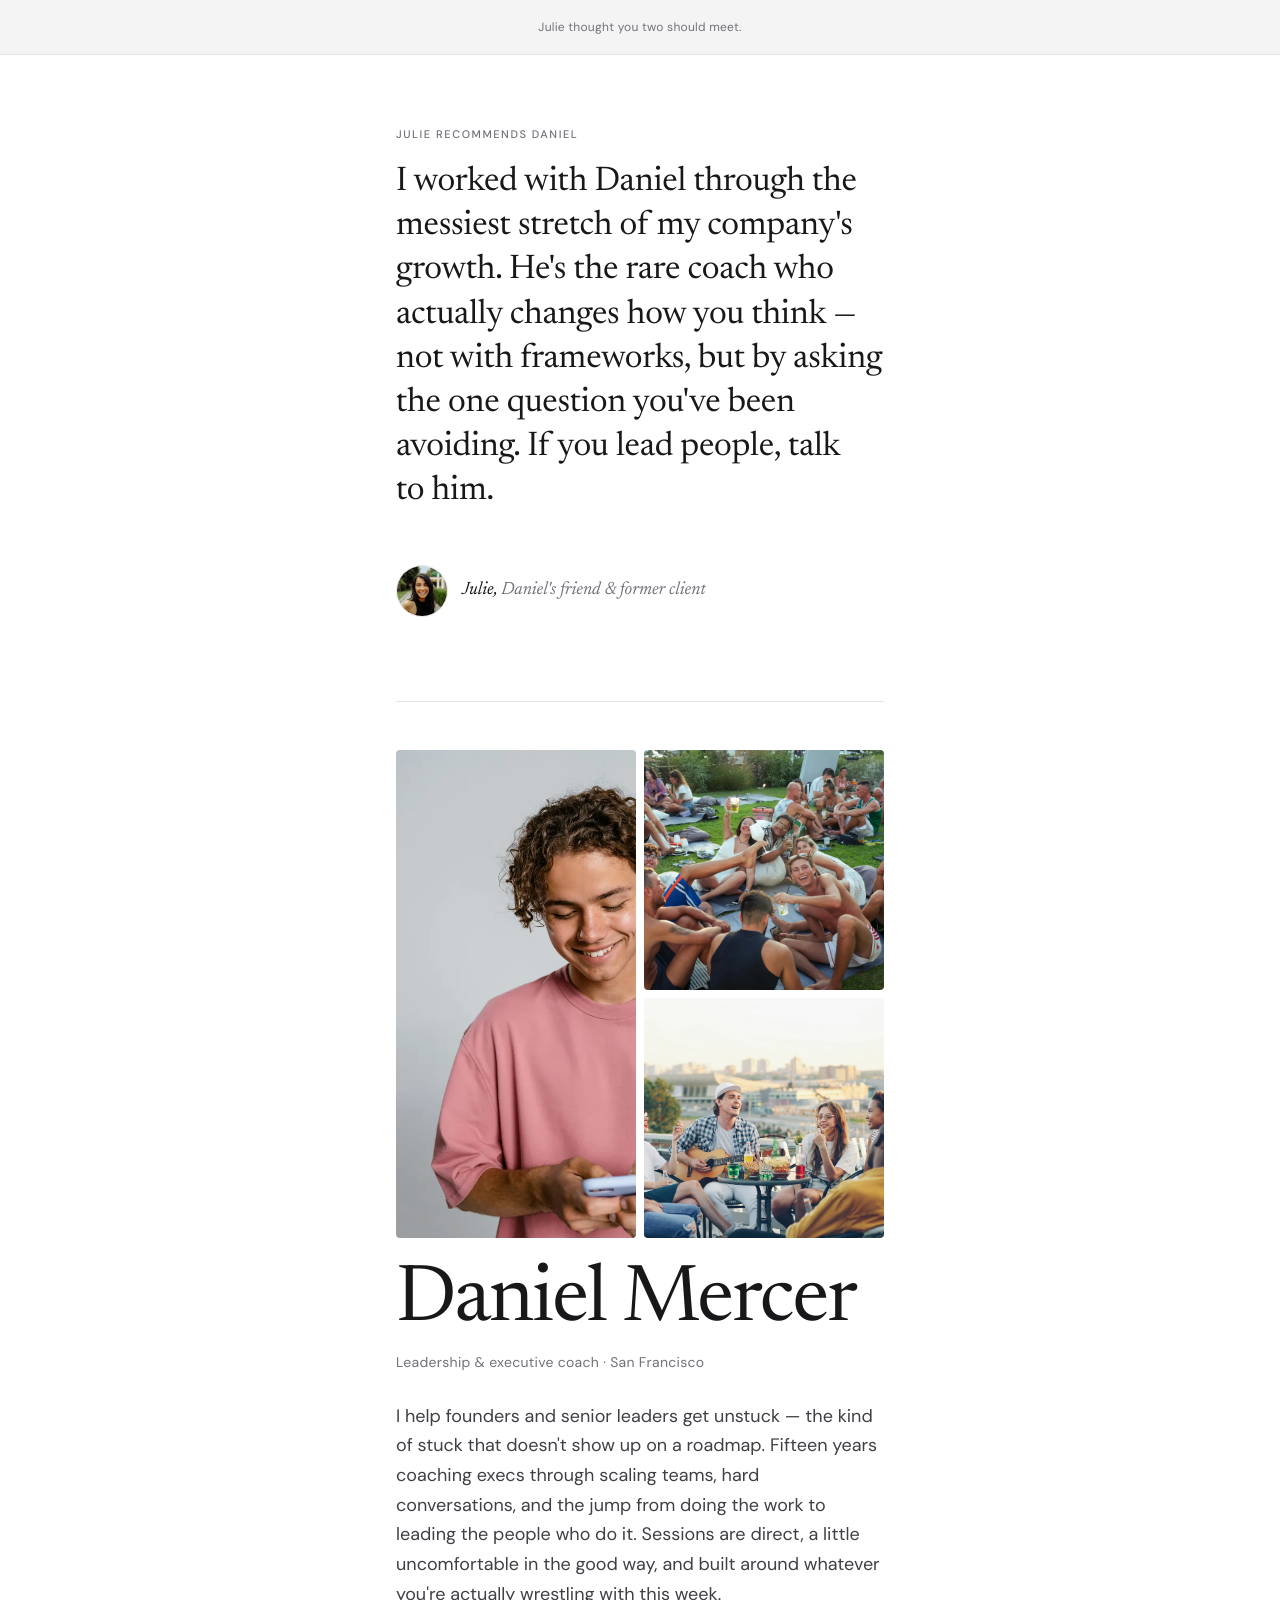
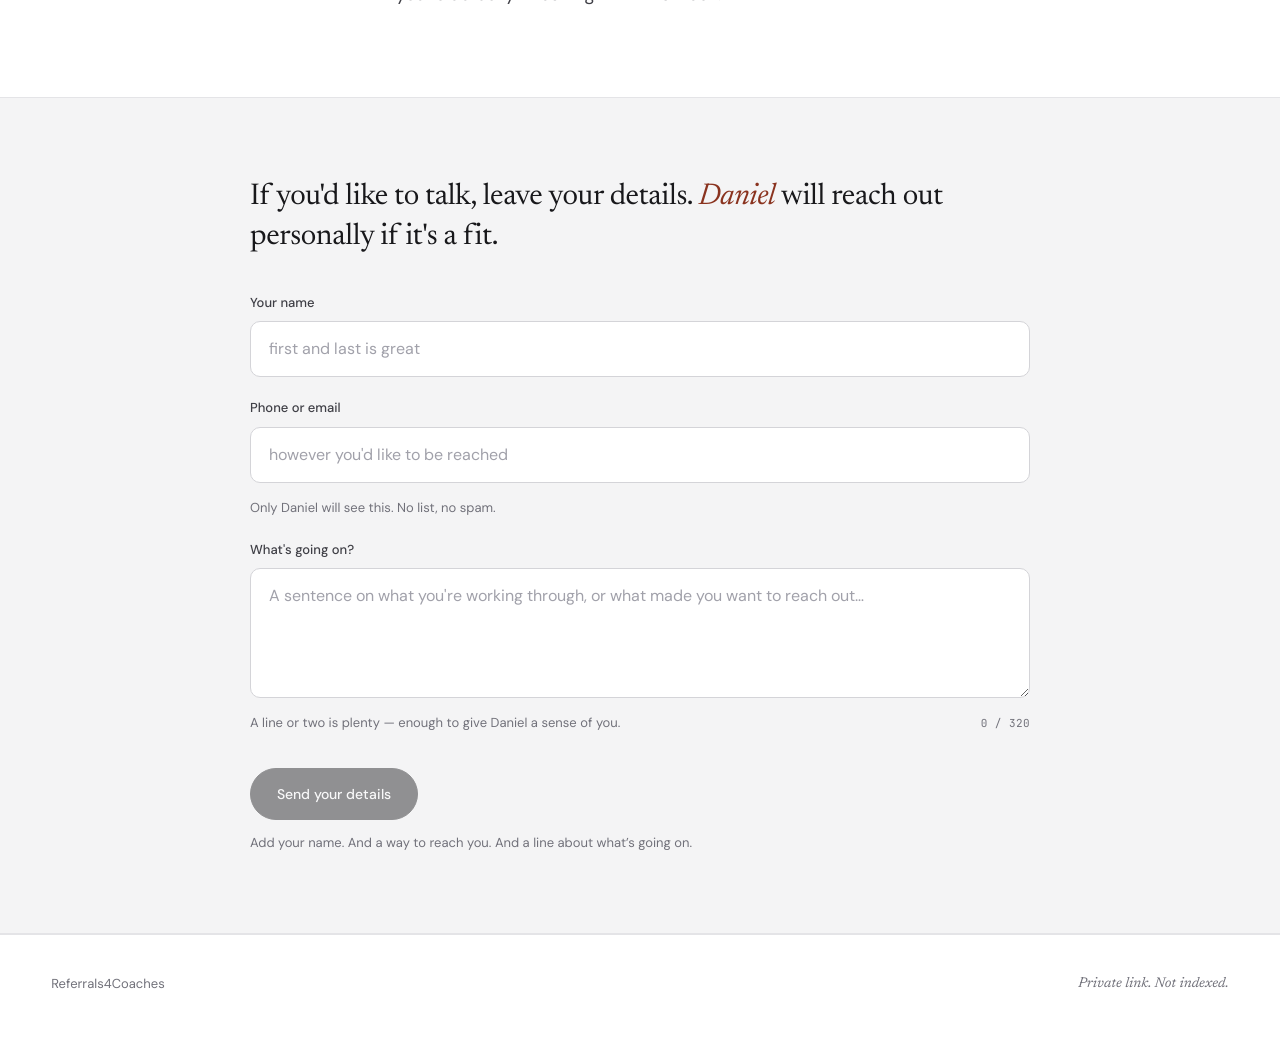
==== profile.html @ e571632a "Referrals4Coaches — warm-referral site for coaches Static GitHub Pages site re-skinned from the date" ====
<!doctype html>
<html lang="en">
<head>
  <meta charset="utf-8" />
  <meta name="viewport" content="width=device-width, initial-scale=1" />
  <title>Referrals4Coaches — an introduction</title>
  <meta name="robots" content="noindex,nofollow" />

  <link rel="preconnect" href="https://fonts.googleapis.com" />
  <link rel="preconnect" href="https://fonts.gstatic.com" crossorigin />
  <link
    rel="stylesheet"
    href="https://fonts.googleapis.com/css2?family=Newsreader:ital,opsz,wght@0,6..72,300..700;1,6..72,300..700&family=DM+Sans:opsz,wght@9..40,400..700&family=JetBrains+Mono:wght@400;500;600&family=Caveat:wght@500;600&display=swap"
  />

  <link rel="stylesheet" href="styles.css" />
  <link rel="stylesheet" href="profile.css" />
</head>
<body>
  <div class="profile-page-wrap">
    <div class="scanned-hint">
      <span class="caption" data-scanned>Scanned from a referral · a warm intro</span>
    </div>

    <div data-view>
      <!-- ── Coach card (in-page) ────────────────────────────── -->
      <article class="profile-card in-page">
        <section class="profile-endorsement" data-endorsement>
          <div class="profile-endorsement__label eyebrow-muted" data-endorsement-label>Julie recommends Daniel</div>
          <blockquote class="profile-endorsement__text" data-endorsement-text></blockquote>
          <div class="profile-endorsement__sig">
            <span class="profile-endorsement__sig-avatar" aria-hidden="true"><img data-friend-avatar src="images/julie.webp" alt="" /></span>
            <span class="profile-endorsement__sig-name" data-friend-sig>Julie, <span class="profile-endorsement__sig-rel"></span></span>
          </div>
        </section>

        <hr class="profile-rule" />

        <section class="profile-meet">
          <div class="profile-meet__photos" data-coach-photos></div>
          <h1 class="profile-meet__name" data-coach-name>Daniel Mercer</h1>
          <div class="profile-meet__details caption" data-coach-details>Leadership &amp; executive coach · San Francisco</div>
          <p class="profile-meet__bio" data-coach-bio></p>
        </section>
      </article>

      <!-- ── Contact form ────────────────────────────────────── -->
      <section class="profile-form">
        <div class="container-narrow" style="padding:0">
          <p class="form-intro">
            If you'd like to talk, leave your details. <em data-coach-first>Daniel</em> will
            reach out personally if it's a fit.
          </p>

          <form data-profile-form>
            <div class="field">
              <label for="p-name">Your name</label>
              <input id="p-name" class="input" type="text" placeholder="first and last is great" />
            </div>

            <div class="field">
              <label for="p-contact">Phone or email</label>
              <input id="p-contact" class="input" type="text" autocomplete="email" placeholder="however you'd like to be reached" />
              <div class="helper" style="flex-direction:row">
                <span>Only <span data-coach-first2>Daniel</span> will see this. No list, no spam.</span>
              </div>
            </div>

            <div class="field">
              <label for="p-note">What's going on?</label>
              <textarea id="p-note" class="textarea" maxlength="320" placeholder="A sentence on what you're working through, or what made you want to reach out…"></textarea>
              <div class="helper">
                <span>A line or two is plenty — enough to give <span data-coach-first3>Daniel</span> a sense of you.</span>
                <span class="count">0 / 320</span>
              </div>
            </div>

            <button class="btn" type="submit" data-submit disabled style="margin-top:12px;opacity:0.45;cursor:not-allowed" title="Add your name, a way to reach you, and a line first.">Send your details</button>

            <div class="helper" data-hints style="margin-top:14px">Add your name. And a way to reach you. And a line about what's going on.</div>
          </form>
        </div>
      </section>

      <footer class="site-footer">
        <div class="container">
          <div class="caption">Referrals4Coaches</div>
          <div class="caption" style="font-family:var(--serif);font-style:italic;letter-spacing:0;font-size:14px">Private link. Not indexed.</div>
        </div>
      </footer>
    </div>

    <!-- ── Confirmation ──────────────────────────────────────── -->
    <div class="profile-confirm fade-in" data-confirm hidden>
      <div class="mark" aria-hidden="true">·</div>
      <h2 data-confirm-title>Your details are on the way to Daniel.</h2>
      <p data-confirm-sub>If it's a fit, he'll reach out personally.</p>
      <p style="margin-top:28px;font-style:italic">That's it. No app, no inbox, no waiting screen.<br />Go enjoy the rest of your day.</p>
      <div style="margin-top:56px"><a href="index.html" class="btn-link">← what is Referrals4Coaches?</a></div>
    </div>
  </div>

  <script src="coaches.js"></script>
  <script>
    (function () {
      var ctx = window.R4C.resolve();
      var coach = ctx.coach;
      var friend = ctx.friend;
      var first = (coach.name || "").split(" ")[0] || coach.name;

      document.title = "Referrals4Coaches — meet " + coach.name;

      // ── Endorsement ──
      if (friend) {
        document.querySelector('[data-scanned]').textContent = friend.name + " thought you two should meet.";
        document.querySelector('[data-endorsement-label]').textContent = friend.name + " recommends " + first;
        document.querySelector('[data-endorsement-text]').textContent = friend.endorsement;
        document.querySelector('[data-friend-avatar]').src = friend.avatar || "images/julie.webp";
        var sig = document.querySelector('[data-friend-sig]');
        sig.firstChild.textContent = friend.name + ", ";
        sig.querySelector('.profile-endorsement__sig-rel').textContent = friend.rel || (first + "'s friend");
      } else {
        document.querySelector('[data-endorsement]').style.display = 'none';
      }

      // ── Coach ──
      document.querySelector('[data-coach-name]').textContent = coach.name;
      document.querySelector('[data-coach-details]').textContent =
        coach.title + (coach.location ? " · " + coach.location : "");
      document.querySelector('[data-coach-bio]').textContent = coach.bio;

      var photoWrap = document.querySelector('[data-coach-photos]');
      (coach.photos || []).slice(0, 3).forEach(function (src) {
        var d = document.createElement('div');
        d.className = 'profile-meet__photo img-frame';
        var img = document.createElement('img');
        img.src = src; img.alt = '';
        d.appendChild(img);
        photoWrap.appendChild(d);
      });

      // First-name slots scattered through the form copy
      Array.prototype.forEach.call(
        document.querySelectorAll('[data-coach-first],[data-coach-first2],[data-coach-first3]'),
        function (el) { el.textContent = first; }
      );
      document.querySelector('[data-confirm-title]').textContent = "Your details are on the way to " + first + ".";
      document.querySelector('[data-confirm-sub]').textContent = "If it's a fit, " + (coach.name.split(" ")[0] || "they") + " will reach out personally.";

      // ── Form behavior (client-side only — mock submission) ──
      var form = document.querySelector('[data-profile-form]');
      var nameI = document.getElementById('p-name');
      var contactI = document.getElementById('p-contact');
      var noteI = document.getElementById('p-note');
      var countEl = form.querySelector('.count');
      var submit = form.querySelector('[data-submit]');
      var hints = form.querySelector('[data-hints]');

      var isReady = function () {
        return nameI.value.trim() && contactI.value.trim() && noteI.value.trim();
      };

      var update = function () {
        var ready = isReady();
        submit.disabled = !ready;
        submit.style.opacity = ready ? '1' : '0.45';
        submit.style.cursor = ready ? 'pointer' : 'not-allowed';
        submit.title = ready ? '' : 'Add your name, a way to reach you, and a line first.';
        if (ready) {
          hints.hidden = true;
        } else {
          hints.hidden = false;
          var s = '';
          if (!nameI.value.trim()) s += 'Add your name. ';
          if (!contactI.value.trim()) s += 'And a way to reach you. ';
          if (!noteI.value.trim()) s += 'And a line about what’s going on.';
          hints.textContent = s;
        }
      };

      noteI.addEventListener('input', function () {
        countEl.textContent = noteI.value.length + ' / 320';
        update();
      });
      [nameI, contactI].forEach(function (el) { el.addEventListener('input', update); });

      form.addEventListener('submit', function (e) {
        e.preventDefault();
        if (!isReady()) return;
        document.querySelector('[data-view]').hidden = true;
        document.querySelector('[data-confirm]').hidden = false;
        window.scrollTo({ top: 0, behavior: 'smooth' });
      });

      update();
    })();
  </script>
</body>
</html>
---- styles.css ----
/* datemyfriend — light + photo-driven, sans body, serif display */

:root {
  --bg: #FFFFFF;             /* pure white */
  --bg-2: #F4F4F5;           /* cool neutral gray */
  --bg-3: #E4E4E7;           /* deeper neutral gray */
  --ink-dark: #09090B;       /* near-black, neutral */
  --ink: #18181B;
  --ink-2: #3F3F46;
  --ink-3: #71717A;
  --ink-4: #A1A1AA;
  --rule: #D4D4D8;
  --rule-soft: #E4E4E7;
  --accent: #B8472A;         /* burnt sienna default — warm accent against cool surfaces */
  --accent-ink: #8A331F;
  --on-dark: #FAFAFA;

  --serif: "Newsreader", "Source Serif Pro", Georgia, serif;
  --sans: "DM Sans", "Söhne", -apple-system, "Helvetica Neue", sans-serif;
  --mono: "JetBrains Mono", "DM Mono", ui-monospace, Menlo, monospace;

  --measure: 36rem;
  --gutter: clamp(20px, 4vw, 64px);
}

* { box-sizing: border-box; }

html, body {
  margin: 0;
  padding: 0;
  background: var(--bg);
  color: var(--ink);
  font-family: var(--sans);
  font-size: 17px;
  line-height: 1.5;
  overflow-x: hidden;
  -webkit-font-smoothing: antialiased;
  -moz-osx-font-smoothing: grayscale;
  text-rendering: geometricPrecision;
}

img { display: block; max-width: 100%; }
a { color: inherit; text-decoration: none; }

/* ── Type ────────────────────────────────────────────────────── */

.eyebrow {
  font-family: var(--sans);
  font-size: 12px;
  font-weight: 500;
  letter-spacing: 0.16em;
  text-transform: uppercase;
  color: var(--accent);
}

.eyebrow-muted {
  font-family: var(--sans);
  font-size: 12px;
  font-weight: 500;
  letter-spacing: 0.16em;
  text-transform: uppercase;
  color: var(--ink-3);
}

.eyebrow-on-dark {
  font-family: var(--sans);
  font-size: 12px;
  font-weight: 500;
  letter-spacing: 0.16em;
  text-transform: uppercase;
  color: color-mix(in oklch, var(--on-dark) 60%, transparent);
}

.display-hero {
  font-family: var(--serif);
  font-weight: 400;
  font-size: clamp(48px, 8vw, 120px);
  line-height: 0.96;
  letter-spacing: -0.024em;
  font-variation-settings: "opsz" 60;
  text-wrap: balance;
}

.display-l {
  font-family: var(--serif);
  font-weight: 400;
  font-size: clamp(36px, 5.2vw, 72px);
  line-height: 1.0;
  letter-spacing: -0.020em;
  font-variation-settings: "opsz" 36;
  text-wrap: balance;
}

.display-m {
  font-family: var(--serif);
  font-weight: 420;
  font-size: clamp(28px, 3.2vw, 44px);
  line-height: 1.08;
  letter-spacing: -0.013em;
  font-variation-settings: "opsz" 28;
  text-wrap: balance;
}

.display-s {
  font-family: var(--serif);
  font-weight: 440;
  font-size: clamp(22px, 2.2vw, 28px);
  line-height: 1.18;
  letter-spacing: -0.008em;
}

.lede {
  font-family: var(--sans);
  font-size: clamp(17px, 1.4vw, 19px);
  line-height: 1.5;
  letter-spacing: -0.002em;
  font-weight: 400;
  color: var(--ink-2);
}

.body {
  font-family: var(--sans);
  font-size: 16px;
  line-height: 1.55;
  color: var(--ink-2);
}

.body-tight {
  font-family: var(--sans);
  font-size: 15px;
  line-height: 1.5;
  color: var(--ink-2);
}

.caption {
  font-family: var(--sans);
  font-size: 13px;
  line-height: 1.4;
  letter-spacing: 0;
  color: var(--ink-3);
}

.mono {
  font-family: var(--mono);
  font-weight: 400;
  letter-spacing: 0.04em;
}

em.serif-italic, .serif-italic {
  font-style: italic;
  font-variation-settings: "opsz" 60;
}

.accent { color: var(--accent); }

/* ── Layout ──────────────────────────────────────────────────── */

.page { width: 100%; min-height: 100vh; overflow-x: hidden; }

.container {
  width: 100%;
  max-width: 1280px;
  margin: 0 auto;
  padding-left: var(--gutter);
  padding-right: var(--gutter);
}

.container-narrow {
  width: 100%;
  max-width: 780px;
  margin: 0 auto;
  padding-left: var(--gutter);
  padding-right: var(--gutter);
}

.section {
  padding-top: clamp(80px, 12vh, 160px);
  padding-bottom: clamp(80px, 12vh, 160px);
}

.section-tight {
  padding-top: clamp(56px, 8vh, 96px);
  padding-bottom: clamp(56px, 8vh, 96px);
}

.section-sand { background: var(--bg-2); }
.section-deep { background: var(--bg-3); }

.section-dark {
  background: var(--ink-dark);
  color: var(--on-dark);
}

.section-dark .lede,
.section-dark .body,
.section-dark .body-tight { color: color-mix(in oklch, var(--on-dark) 75%, transparent); }

.rule { border: 0; border-top: 1px solid var(--rule-soft); margin: 0; }

/* ── Header ──────────────────────────────────────────────────── */

.site-header {
  position: absolute;
  top: 0; left: 0; right: 0;
  z-index: 50;
  padding-top: 24px;
  padding-bottom: 24px;
}

.site-header.on-dark { color: var(--on-dark); }
.site-header.on-light { color: var(--ink); }

.site-header.sticky {
  position: sticky;
  top: 0;
  background: color-mix(in oklch, var(--bg) 90%, transparent);
  backdrop-filter: blur(10px) saturate(140%);
  -webkit-backdrop-filter: blur(10px) saturate(140%);
  border-bottom: 1px solid var(--rule-soft);
}

.site-header .container {
  display: flex;
  align-items: center;
  justify-content: space-between;
  padding-top: 0;
  padding-bottom: 0;
}

.brand {
  display: inline-flex;
  align-items: center;
  gap: 10px;
  color: inherit;
}

.brand .brand-dot {
  width: 7px;
  height: 7px;
  border-radius: 50%;
  background: var(--accent);
  display: inline-block;
}

.brand .brand-mark {
  font-family: var(--serif);
  font-style: italic;
  font-size: 24px;
  letter-spacing: -0.01em;
  font-variation-settings: "opsz" 28;
  font-weight: 420;
}

.nav-links {
  display: flex;
  align-items: center;
  gap: 32px;
}

.nav-links a {
  font-family: var(--sans);
  font-size: 14px;
  font-weight: 500;
  letter-spacing: -0.002em;
  color: inherit;
  opacity: 0.85;
  white-space: nowrap;
}

.nav-links a:hover { opacity: 1; color: var(--accent); }

/* ── Hero ────────────────────────────────────────────────────── */

.hero {
  position: relative;
  min-height: 84vh;
  width: 100%;
  display: block;
  color: var(--on-dark);
  overflow: hidden;
}

.hero__bg {
  position: absolute !important;
  inset: 0;
  z-index: 0;
  overflow: hidden;
}

.hero__bg img {
  width: 100%;
  height: 100%;
  object-fit: cover;
  object-position: center 38%;
}

.hero__bg::after {
  content: "";
  position: absolute; inset: 0;
  background:
    linear-gradient(180deg, rgba(20,17,13,0.40) 0%, rgba(20,17,13,0.0) 22%, rgba(20,17,13,0.0) 55%, rgba(20,17,13,0.78) 100%);
  pointer-events: none;
}

.hero__inner {
  position: absolute;
  left: 0;
  right: 0;
  bottom: 0;
  z-index: 1;
  width: 100%;
  padding-bottom: clamp(48px, 7vh, 80px);
}

.hero__headline {
  font-family: var(--serif);
  font-weight: 500;
  font-size: clamp(40px, 5.4vw, 80px);
  line-height: 1.0;
  letter-spacing: -0.022em;
  font-variation-settings: "opsz" 72, "wght" 500;
  color: var(--on-dark);
  max-width: 18ch;
  margin: 0;
  text-wrap: balance;
}

.hero__headline em {
  font-style: italic;
  font-weight: 500;
  font-variation-settings: "opsz" 72, "wght" 500;
}

/* ── Lead-in band (under hero) ───────────────────────────────── */

.lead-in {
  padding: clamp(56px, 8vh, 96px) 0 clamp(48px, 6vh, 72px);
  background: var(--bg);
  border-bottom: 1px solid var(--rule-soft);
}

.lead-in__grid {
  display: grid;
  grid-template-columns: 5fr 7fr;
  gap: clamp(32px, 6vw, 80px);
  align-items: start;
}

.lead-in__left .eyebrow {
  display: inline-flex;
  align-items: center;
  gap: 10px;
}

.lead-in__left .eyebrow::before {
  content: "";
  display: inline-block;
  width: 7px; height: 7px;
  border-radius: 50%;
  background: var(--accent);
}

.lead-in__sub {
  font-family: var(--sans);
  font-size: clamp(20px, 2vw, 26px);
  line-height: 1.42;
  font-weight: 400;
  letter-spacing: -0.012em;
  color: var(--ink);
  margin: 0 0 28px;
  max-width: 36rem;
  text-wrap: pretty;
}

.lead-in__scroll {
  display: inline-flex;
  align-items: center;
  gap: 14px;
  background: none;
  border: 0;
  padding: 0;
  color: var(--ink-2);
  font-family: var(--sans);
  font-size: 13px;
  font-weight: 500;
  letter-spacing: 0.04em;
  cursor: pointer;
}

.lead-in__scroll .arrow {
  width: 56px; height: 1px;
  background: var(--ink-2);
  position: relative;
  transition: width 200ms ease;
}
.lead-in__scroll .arrow::after {
  content: "";
  position: absolute; right: 0; top: 50%;
  width: 8px; height: 8px;
  border-top: 1px solid var(--ink-2);
  border-right: 1px solid var(--ink-2);
  transform: translate(0, -50%) rotate(45deg);
}
.lead-in__scroll:hover { color: var(--accent); }
.lead-in__scroll:hover .arrow { width: 88px; background: var(--accent); }
.lead-in__scroll:hover .arrow::after {
  border-color: var(--accent);
}

@media (max-width: 800px) {
  .lead-in__grid { grid-template-columns: 1fr; }
}

/* (old hero subcomponent styles removed — moved to LeadInBand) */

/* ── Buttons ─────────────────────────────────────────────────── */

.btn {
  appearance: none;
  border: 1px solid var(--ink);
  background: var(--ink);
  color: var(--bg);
  padding: 16px 26px;
  font-family: var(--sans);
  font-size: 14px;
  font-weight: 500;
  letter-spacing: -0.002em;
  cursor: pointer;
  border-radius: 999px;
  white-space: nowrap;
  transition: background 160ms ease, color 160ms ease, transform 80ms ease, border-color 160ms ease;
}

.btn:hover { background: var(--accent); border-color: var(--accent); color: var(--bg); }
.btn:active { transform: translateY(1px); }

.btn-ghost {
  background: transparent;
  color: var(--ink);
  border-color: var(--ink-3);
}
.btn-ghost:hover { background: var(--ink); color: var(--bg); border-color: var(--ink); }

.btn-link {
  background: transparent;
  border: 0;
  color: var(--ink-2);
  font-family: var(--sans);
  font-size: 14px;
  font-weight: 500;
  text-decoration: underline;
  text-underline-offset: 4px;
  text-decoration-color: var(--rule);
  padding: 8px 0;
  cursor: pointer;
}
.btn-link:hover { color: var(--accent); text-decoration-color: currentColor; }

/* ── Forms ───────────────────────────────────────────────────── */

.field {
  display: flex;
  flex-direction: column;
  gap: 8px;
}

.field label {
  font-family: var(--sans);
  font-size: 13px;
  font-weight: 500;
  letter-spacing: 0;
  color: var(--ink-2);
}

.input,
.textarea {
  font-family: var(--sans);
  font-size: 16px;
  line-height: 1.4;
  padding: 16px 18px;
  border: 1px solid var(--rule);
  background: var(--bg);
  color: var(--ink);
  border-radius: 10px;
  outline: none;
  transition: border-color 160ms ease, box-shadow 160ms ease;
  width: 100%;
}

.input::placeholder,
.textarea::placeholder { color: var(--ink-4); }

.input:focus,
.textarea:focus {
  border-color: var(--ink);
  box-shadow: 0 0 0 4px color-mix(in oklch, var(--ink) 8%, transparent);
}

.textarea { min-height: 130px; resize: vertical; }

.form-inline {
  display: flex;
  gap: 10px;
  align-items: stretch;
  background: var(--bg);
  border: 1px solid var(--rule);
  border-radius: 999px;
  padding: 6px;
  transition: border-color 160ms ease, box-shadow 160ms ease;
}

.form-inline:focus-within {
  border-color: var(--ink);
  box-shadow: 0 0 0 4px color-mix(in oklch, var(--ink) 8%, transparent);
}

.form-inline .input {
  flex: 1;
  border: 0;
  background: transparent;
  border-radius: 999px;
  padding: 10px 18px;
  box-shadow: none;
}
.form-inline .input:focus { box-shadow: none; }
.form-inline .btn { border-radius: 999px; padding: 12px 22px; }

@media (max-width: 640px) {
  .form-inline { flex-direction: column; border-radius: 16px; }
  .form-inline .input { padding: 14px 18px; }
}

/* ── Image utilities ─────────────────────────────────────────── */

.img-frame {
  position: relative;
  overflow: hidden;
  background: var(--bg-2);
}
.img-frame img {
  width: 100%; height: 100%; object-fit: cover;
}

/* ── How-it-works (alternating photo + text rows) ───────────── */

.how-row {
  display: grid;
  grid-template-columns: 1fr 1fr;
  gap: clamp(32px, 6vw, 96px);
  align-items: center;
  padding: clamp(48px, 8vw, 96px) 0;
  border-bottom: 1px solid var(--rule-soft);
}

.how-row > * { min-width: 0; }

.how-row:last-child { border-bottom: 0; }

.how-row.reverse > :first-child { order: 2; }

.how-row__photo {
  aspect-ratio: 4/5;
  border-radius: 4px;
  position: relative;
}

.how-row__photo .badge {
  position: absolute;
  top: 16px; left: 16px;
  background: var(--bg);
  color: var(--ink);
  font-family: var(--sans);
  font-size: 12px;
  font-weight: 500;
  letter-spacing: 0.02em;
  padding: 6px 12px;
  border-radius: 999px;
}

.how-row__num {
  font-family: var(--serif);
  font-style: italic;
  font-size: clamp(56px, 7vw, 84px);
  line-height: 0.9;
  color: var(--accent);
  font-variation-settings: "opsz" 60;
  margin-bottom: 20px;
  display: block;
  letter-spacing: -0.01em;
}

.how-row__title {
  font-family: var(--serif);
  font-weight: 400;
  font-size: clamp(28px, 3.4vw, 44px);
  line-height: 1.05;
  letter-spacing: -0.018em;
  font-variation-settings: "opsz" 36;
  color: var(--ink);
  margin: 0 0 18px;
  text-wrap: balance;
}

.how-row__body {
  font-family: var(--sans);
  font-size: 17px;
  line-height: 1.55;
  color: var(--ink-2);
  margin: 0;
  max-width: 36rem;
}

@media (max-width: 800px) {
  .how-row { grid-template-columns: 1fr; gap: 24px; padding: 56px 0; }
  .how-row.reverse > :first-child { order: 0; }
}

/* ── Nots list ───────────────────────────────────────────────── */

.nots {
  display: grid;
  grid-template-columns: 1fr 1fr;
  gap: 0 80px;
}

.nots .not {
  display: grid;
  grid-template-columns: 22px 1fr;
  gap: 14px;
  align-items: baseline;
  padding: 18px 0;
  border-bottom: 1px solid color-mix(in oklch, var(--on-dark) 12%, transparent);
  font-family: var(--sans);
  font-size: 19px;
  font-weight: 400;
  line-height: 1.35;
  color: var(--on-dark);
}

.nots .not--strong {
  font-family: var(--serif);
  font-size: 24px;
  font-weight: 400;
  letter-spacing: -0.008em;
  font-variation-settings: "opsz" 24;
}

.nots .not .dash {
  font-family: var(--sans);
  color: var(--accent);
  font-size: 16px;
}

.nots .not__lead {
  color: var(--accent);
  font-weight: 500;
}

@media (max-width: 720px) {
  .nots { grid-template-columns: 1fr; gap: 0; }
  .nots .not { font-size: 17px; padding: 16px 0; }
}

/* ── Mobile breakpoint — ≤ 720px ─────────────────────────────── */

@media (max-width: 720px) {
  /* Section padding shrinks aggressively on mobile so the doc isn't endless */
  .section { padding-top: 64px; padding-bottom: 64px; }
  .section-tight { padding-top: 48px; padding-bottom: 48px; }

  /* Header: hide the long nav links, brand only */
  .site-header { padding-top: 18px; padding-bottom: 18px; }
  .nav-links { gap: 18px; }
  .nav-links a { font-size: 12px; }
  .nav-links a:not(:last-child) { display: none; }

  .brand .brand-mark { font-size: 20px; }

  /* Hero */
  .hero { min-height: 70vh; }
  .hero__headline { font-size: 38px; max-width: 14ch; }
  .hero__inner { padding-bottom: 40px; }

  /* Lead-in */
  .lead-in { padding: 48px 0 36px; }
  .lead-in__sub { font-size: 20px; margin-bottom: 24px; }

  /* HowRow already stacks at 800px — fine-tune copy size on mobile */
  .how-row__title { font-size: 30px; }
  .how-row__body { font-size: 16px; }

  /* Manifesto */
  .manifesto p { font-size: 22px; }
  .manifesto p.pull { font-size: 26px; }
  .quote-glyph { font-size: 84px; }

  /* Ask-wrap padding */
  .ask-wrap { padding: 28px; border-radius: 14px; }
  .ask-wrap .ask-photo { aspect-ratio: 16/10; border-radius: 8px; }

  /* Footer */
  .site-footer { padding: 32px 0 40px; }
  .site-footer .container { gap: 16px; flex-direction: column; align-items: flex-start; }
}

@media (max-width: 480px) {
  :root { --gutter: 18px; }
  .hero__headline { font-size: 34px; }
  .lead-in__sub { font-size: 18px; }
  .how-row__title { font-size: 26px; }
}

/* ── Manifesto ───────────────────────────────────────────────── */

.manifesto {
  max-width: 760px;
  margin: 0 auto;
}

.manifesto p {
  font-family: var(--serif);
  font-size: clamp(24px, 2.6vw, 34px);
  line-height: 1.32;
  letter-spacing: -0.012em;
  color: var(--ink);
  margin: 0 0 1.1em;
  font-variation-settings: "opsz" 28;
  text-wrap: pretty;
  font-weight: 400;
}

.manifesto p.pull {
  font-style: italic;
  font-size: clamp(28px, 3.2vw, 42px);
  line-height: 1.22;
  color: var(--accent-ink);
}

.quote-glyph {
  font-family: var(--serif);
  font-style: italic;
  font-size: clamp(96px, 10vw, 140px);
  line-height: 0.5;
  color: var(--accent);
  opacity: 0.8;
  display: block;
  margin-bottom: -8px;
}

/* ── Founder ─────────────────────────────────────────────────── */

.founder {
  display: grid;
  grid-template-columns: 5fr 6fr;
  gap: clamp(40px, 6vw, 80px);
  align-items: start;
}

.founder .founder-photo {
  aspect-ratio: 4/5;
  border-radius: 4px;
  position: relative;
  overflow: hidden;
}

.founder .founder-body p {
  font-family: var(--sans);
  font-size: 17px;
  line-height: 1.6;
  color: var(--ink-2);
  margin: 0 0 1em;
}

.founder .founder-body p em {
  color: var(--ink);
  font-family: var(--serif);
  font-style: italic;
  font-size: 1.02em;
}

.founder .sig {
  font-family: "Caveat", "Homemade Apple", cursive;
  font-size: 38px;
  color: var(--ink);
  margin: 32px 0 4px;
  letter-spacing: 0.005em;
  font-weight: 500;
}

.founder .sig a { color: inherit; transition: color 160ms ease; }
.founder .sig a:hover { color: var(--accent); }

@media (max-width: 800px) {
  .founder { grid-template-columns: 1fr; }
  .founder .founder-photo { max-width: 380px; }
}

/* ── The ask ─────────────────────────────────────────────────── */

.ask-wrap {
  display: grid;
  grid-template-columns: 5fr 6fr;
  gap: clamp(32px, 5vw, 80px);
  align-items: stretch;
  background: var(--bg);
  border: 1px solid var(--rule-soft);
  border-radius: 18px;
  padding: clamp(32px, 5vw, 56px);
  box-shadow: 0 1px 0 rgba(20,17,13,0.02), 0 24px 60px -30px rgba(20,17,13,0.12);
}

.ask-wrap .ask-photo {
  border-radius: 12px;
  overflow: hidden;
  aspect-ratio: 1/1;
  min-height: 280px;
}

@media (max-width: 800px) {
  .ask-wrap { grid-template-columns: 1fr; }
  .ask-wrap .ask-photo { aspect-ratio: 16/10; min-height: 0; }
}

/* ── Footer ──────────────────────────────────────────────────── */

.site-footer {
  padding: 40px 0 56px;
  border-top: 1px solid var(--rule-soft);
  background: var(--bg);
}

.site-footer .container {
  display: flex;
  justify-content: space-between;
  align-items: center;
  gap: 32px;
  flex-wrap: wrap;
}

.site-footer .caption { color: var(--ink-3); }

/* ── Utility ─────────────────────────────────────────────────── */

.center { text-align: center; }
.mt-s { margin-top: 16px; }
.mt-m { margin-top: 32px; }
.mt-l { margin-top: 56px; }
.mt-xl { margin-top: 96px; }

.fade-in { animation: fadeUp 700ms cubic-bezier(0.2, 0.7, 0.2, 1) both; }
@keyframes fadeUp {
  from { opacity: 0; transform: translateY(8px); }
  to { opacity: 1; transform: translateY(0); }
}

/* ── Full-bleed image break ──────────────────────────────────── */

.image-break {
  position: relative;
  width: 100%;
  margin: 0;
  overflow: hidden;
  background: var(--bg-2);
}

.image-break img {
  width: 100%; height: 100%; object-fit: cover; object-position: center;
}

.image-break__caption {
  position: absolute;
  left: var(--gutter);
  bottom: 28px;
  color: rgba(255,255,255,0.95);
  text-shadow: 0 1px 14px rgba(0,0,0,0.45);
}

.image-break__caption .text {
  font-family: var(--serif);
  font-style: italic;
  font-size: 18px;
  color: rgba(255,255,255,0.95);
}

/* ── How-it-works media ──────────────────────────────────────── */

.how-row__media {
  display: flex;
  flex-direction: column;
  align-items: center;
  justify-content: center;
  gap: 16px;
}

.how-row__media > * {
  width: 100%;
  max-width: 520px;
}

.how-row__phone-wrap {
  position: relative;
  display: flex;
  justify-content: center;
  align-items: flex-end;
  min-height: 660px;
  width: 100%;
}

.how-row__phone-wrap .phone-wrap:nth-child(1) {
  position: relative;
  z-index: 2;
}

.how-row__phone-wrap .phone-wrap:nth-child(2) {
  position: absolute;
  z-index: 1;
  right: 0;
  top: 28px;
  transform: rotate(4deg) translateX(40px);
  opacity: 0.92;
}

@media (max-width: 1024px) {
  .how-row__phone-wrap .phone-wrap:nth-child(2) {
    transform: rotate(4deg) translateX(10px);
  }
}

.how-row__caption {
  text-align: center;
  margin-top: 24px;
}

.how-row__link {
  font-family: var(--sans);
  font-size: 13px;
  font-weight: 500;
  color: var(--accent);
  text-decoration: underline;
  text-underline-offset: 3px;
  margin-left: 8px;
}
.how-row__link:hover { color: var(--ink); }

/* ── Editor mock (step 1) ────────────────────────────────────── */

.editor-mock {
  background: var(--bg);
  border-radius: 16px;
  overflow: hidden;
  border: 1px solid var(--rule-soft);
  box-shadow: 0 1px 0 rgba(20,17,13,0.02), 0 30px 60px -30px rgba(20,17,13,0.18);
  width: 100%;
  max-width: 540px;
  margin: 0 auto;
}

.editor-mock__chrome {
  display: flex;
  align-items: center;
  justify-content: space-between;
  padding: 12px 16px;
  background: var(--bg-2);
  border-bottom: 1px solid var(--rule-soft);
}

.editor-mock__url {
  font-family: var(--mono);
  font-size: 11px;
  letter-spacing: 0.01em;
  color: var(--ink-3);
  overflow: hidden;
  text-overflow: ellipsis;
  white-space: nowrap;
}

.editor-mock__lock {
  font-size: 10px;
  color: var(--accent);
}

.editor-mock__body {
  padding: 28px;
}

.editor-mock__photos {
  display: grid;
  grid-template-columns: 1.4fr 1fr 1fr;
  gap: 8px;
  margin-bottom: 24px;
}

.editor-mock__photo {
  aspect-ratio: 4/5;
  border-radius: 4px;
  background: var(--bg-2);
}

.editor-mock__photo--add {
  display: flex;
  align-items: center;
  justify-content: center;
  border: 1px dashed var(--rule);
  background: transparent;
  color: var(--ink-3);
  font-family: var(--sans);
  font-size: 32px;
  font-weight: 300;
}

.editor-mock__name {
  font-family: var(--serif);
  font-weight: 400;
  font-size: 38px;
  line-height: 1;
  letter-spacing: -0.02em;
  color: var(--ink);
  margin-bottom: 4px;
}

.editor-mock__details {
  font-family: var(--sans);
  font-size: 13px;
  color: var(--ink-3);
  margin-bottom: 14px;
}

.editor-mock__bio {
  font-family: var(--sans);
  font-size: 15px;
  line-height: 1.55;
  color: var(--ink-2);
  position: relative;
}

.editor-mock__bio .caret {
  display: inline-block;
  width: 2px;
  height: 1.05em;
  background: var(--accent);
  vertical-align: text-bottom;
  margin-left: 1px;
  animation: blink 1.1s steps(2, end) infinite;
}

@keyframes blink {
  0%, 100% { opacity: 1; }
  50% { opacity: 0; }
}

/* ── QR cards (step 2) ───────────────────────────────────────── */

.qr-stack {
  position: relative;
  display: flex;
  justify-content: center;
  align-items: center;
  width: 100%;
  min-height: 460px;
}

.qr-card {
  width: 280px;
  background: var(--bg);
  border-radius: 14px;
  padding: 22px 22px 24px;
  border: 1px solid var(--rule-soft);
  box-shadow: 0 1px 0 rgba(20,17,13,0.02), 0 24px 50px -20px rgba(20,17,13,0.18);
  position: absolute;
}

.qr-card--front {
  z-index: 2;
  transform: rotate(-4deg) translateX(-44px) translateY(8px);
}

.qr-card--back {
  z-index: 1;
  transform: rotate(6deg) translateX(48px) translateY(-12px);
  opacity: 0.96;
}

@media (max-width: 1024px) {
  .qr-card { width: 240px; padding: 18px 18px 20px; }
  .qr-card--front { transform: rotate(-4deg) translateX(-24px) translateY(8px); }
  .qr-card--back { transform: rotate(6deg) translateX(28px) translateY(-12px); }
}

.qr-card__label {
  font-family: var(--serif);
  font-style: italic;
  font-size: 16px;
  color: var(--ink-2);
  margin-bottom: 12px;
}

.qr-card__qr {
  width: 100%;
  aspect-ratio: 1/1;
  background: var(--bg);
  margin-bottom: 14px;
  color: var(--ink);
}

.qr-card__from {
  font-family: var(--sans);
  font-size: 12px;
  letter-spacing: 0.02em;
  color: var(--ink-3);
  text-transform: uppercase;
  margin-bottom: 8px;
}

.qr-card__from strong {
  color: var(--ink);
  font-weight: 600;
}

.qr-card__quote {
  font-family: var(--serif);
  font-style: italic;
  font-size: 14px;
  line-height: 1.4;
  color: var(--ink);
  font-variation-settings: "opsz" 18;
  text-wrap: pretty;
}

/* ── How-it-works alternating row tweak: photo card variant ──── */

.how-row__photo {
  width: 100%;
  max-width: 540px;
}

/* ── Phone-pair (step 2 — Julie's QR + Paul's view) ───────── */

.phone-pair-wrap {
  width: 100%;
  display: flex;
  flex-direction: column;
  align-items: stretch;
  gap: 24px;
}

.phone-pair-clip {
  width: 100%;
}

.phone-pair {
  position: relative;
  display: flex;
  justify-content: center;
  align-items: flex-end;
  gap: clamp(12px, 2vw, 28px);
  width: 100%;
  min-height: 620px;
  transform-origin: center bottom;
  transition: transform 350ms cubic-bezier(0.2, 0.7, 0.2, 1);
}

.phone-pair__slot {
  position: relative;
  transition: transform 350ms cubic-bezier(0.2, 0.7, 0.2, 1),
              opacity 350ms ease;
  cursor: pointer;
}

.phone-pair__slot:nth-child(1) { transform: translateY(28px) rotate(-3deg); }
.phone-pair__slot:nth-child(2) { transform: rotate(2deg); z-index: 2; }

.phone-pair .phone {
  width: 280px;
  height: 580px;
  padding: 8px;
  border-radius: 34px;
}

.phone-pair .phone__screen { border-radius: 26px; }
.phone-pair .phone__notch { width: 70px; height: 18px; border-radius: 12px; top: 12px; }
.phone-pair .phone__home { width: 100px; height: 3px; }

/* QR screen — what Julie shows Paul */
.qr-screen {
  height: 100%;
  background: var(--bg);
  padding: 56px 26px 32px;
  display: flex;
  flex-direction: column;
  align-items: stretch;
  text-align: center;
  color: var(--ink);
}

.qr-screen__brand {
  font-family: var(--serif);
  font-style: italic;
  font-size: 15px;
  letter-spacing: -0.005em;
  color: var(--ink-3);
  margin-bottom: 26px;
}

.qr-screen__title-row { margin-bottom: 24px; }

.qr-screen__eyebrow {
  font-family: var(--sans);
  font-size: 11px;
  letter-spacing: 0.14em;
  text-transform: uppercase;
  color: var(--ink-3);
  font-weight: 500;
  margin-bottom: 8px;
}

.qr-screen__title {
  font-family: var(--serif);
  font-weight: 500;
  font-size: 44px;
  line-height: 1;
  letter-spacing: -0.02em;
  font-variation-settings: "opsz" 48, "wght" 500;
  color: var(--ink);
  margin: 0;
}

.qr-screen__qr {
  width: 100%;
  aspect-ratio: 1/1;
  color: var(--ink);
  padding: 8px;
  background: var(--bg);
  border: 1px solid var(--rule-soft);
  border-radius: 8px;
  margin: 0 auto 18px;
  max-width: 220px;
}

.qr-screen__hint {
  font-family: var(--sans);
  font-size: 12px;
  color: var(--ink-3);
  letter-spacing: 0.02em;
}

.how-row__media:has(.phone-pair-wrap) {
  max-width: 720px;
}

.how-row__media:has(.phone-pair-wrap) > * {
  max-width: 720px;
}

/* Nav (arrows + dots) — visible only on mobile */
.phone-pair__nav {
  display: none;
  align-items: center;
  justify-content: center;
  gap: 22px;
  margin-top: 4px;
}

.phone-pair__arrow {
  width: 48px;
  height: 48px;
  border-radius: 50%;
  background: var(--bg);
  border: 1px solid var(--rule);
  color: var(--ink);
  display: inline-flex;
  align-items: center;
  justify-content: center;
  cursor: pointer;
  transition: border-color 160ms ease, color 160ms ease, background 160ms ease, opacity 160ms ease;
}

.phone-pair__arrow:hover { border-color: var(--ink); }
.phone-pair__arrow:active { background: var(--bg-2); }
.phone-pair__arrow:disabled { opacity: 0.3; cursor: not-allowed; }

.phone-pair__dots {
  display: inline-flex;
  align-items: center;
  gap: 10px;
}

.phone-pair__dot {
  width: 8px;
  height: 8px;
  border-radius: 50%;
  border: 0;
  background: var(--rule);
  padding: 0;
  cursor: pointer;
  transition: background 160ms ease, transform 160ms ease;
}

.phone-pair__dot.is-active {
  background: var(--accent);
  transform: scale(1.3);
}

.phone-pair__caption {
  text-align: center;
  margin-top: 4px;
  max-width: 420px;
  margin-left: auto;
  margin-right: auto;
}

/* ── Mobile (≤ 800px) — side-by-side carousel ────────────────── */

@media (max-width: 800px) {
  /* Only the CLIP layer breaks out to the viewport. The wrap (and
     therefore the nav + caption inside it) stays at normal container
     width so they're cleanly centered. */
  .phone-pair-clip {
    overflow: hidden;
    margin-left: calc(-1 * var(--gutter));
    margin-right: calc(-1 * var(--gutter));
    width: calc(100% + 2 * var(--gutter));
  }

  .phone-pair {
    flex-direction: row;
    flex-wrap: nowrap;
    align-items: flex-end;
    justify-content: flex-start;
    gap: 16px;
    width: max-content;
    min-height: 480px;
    padding: 0;
    transition: transform 420ms cubic-bezier(0.2, 0.7, 0.2, 1);
  }

  .phone-pair__slot {
    flex-shrink: 0;
    transform: none !important;
    transition: opacity 320ms ease, transform 320ms ease;
  }

  .phone-pair__slot:not(.is-active) { opacity: 0.55; }

  .phone-pair .phone {
    width: 220px;
    height: 460px;
    border-radius: 28px;
    padding: 6px;
  }

  .phone-pair .phone__screen { border-radius: 22px; }
  .phone-pair .phone__notch { width: 60px; height: 14px; top: 9px; }
  .phone-pair .phone__home { width: 80px; height: 3px; bottom: 5px; }

  .phone-pair .qr-screen { padding: 38px 18px 22px; }
  .phone-pair .qr-screen__brand { font-size: 13px; margin-bottom: 18px; }
  .phone-pair .qr-screen__title { font-size: 36px; }
  .phone-pair .qr-screen__qr { max-width: 170px; padding: 6px; margin-bottom: 14px; }
  .phone-pair .qr-screen__hint { font-size: 11px; }
  .phone-pair .qr-screen__eyebrow { font-size: 10px; }

  /* Center the active slot in the viewport; inactive peeks (vw-220)/2 - gap
     from the opposite edge. */
  .phone-pair[data-active="0"] {
    transform: translateX(calc((100vw - 220px) / 2));
  }
  .phone-pair[data-active="1"] {
    transform: translateX(calc((100vw - 220px) / 2 - 236px));
  }

  .phone-pair__nav { display: inline-flex; align-self: center; }
  .phone-pair__caption { align-self: center; }
  .phone-pair-wrap { gap: 18px; }
}

/* ── Referral page (the friend's "show this" QR view) ────────── */

.referral {
  min-height: 100vh;
  min-height: 100dvh;
  background: var(--bg-2);
  display: flex;
  flex-direction: column;
  align-items: center;
  padding: clamp(20px, 5vw, 40px) var(--gutter);
}

.referral__brand {
  display: inline-flex;
  align-items: center;
  gap: 9px;
  margin-bottom: clamp(20px, 4vh, 40px);
}

.referral__brand-mark {
  font-family: var(--serif);
  font-style: italic;
  font-size: 18px;
  font-variation-settings: "opsz" 20;
  color: var(--ink-2);
}

.referral__card {
  background: var(--bg);
  border: 1px solid var(--rule-soft);
  border-radius: 24px;
  box-shadow: 0 1px 0 rgba(20,17,13,0.02), 0 30px 70px -34px rgba(20,17,13,0.28);
  width: 100%;
  max-width: 420px;
  padding: clamp(28px, 5vw, 44px) clamp(24px, 5vw, 40px) clamp(28px, 5vw, 40px);
  text-align: center;
  display: flex;
  flex-direction: column;
  align-items: center;
}

.referral__eyebrow {
  font-family: var(--sans);
  font-size: 12px;
  font-weight: 500;
  letter-spacing: 0.14em;
  text-transform: uppercase;
  color: var(--ink-3);
  margin-bottom: 20px;
}

.referral__photo {
  width: 104px;
  height: 104px;
  border-radius: 50%;
  margin-bottom: 18px;
  border: 1px solid var(--rule-soft);
}
.referral__photo img { object-position: center 28%; }

.referral__name {
  font-family: var(--serif);
  font-weight: 500;
  font-size: clamp(34px, 8vw, 44px);
  line-height: 1.02;
  letter-spacing: -0.02em;
  font-variation-settings: "opsz" 40, "wght" 500;
  color: var(--ink);
  margin: 0 0 6px;
  text-wrap: balance;
}

.referral__title {
  font-family: var(--sans);
  font-size: 14px;
  line-height: 1.4;
  color: var(--ink-3);
  margin-bottom: clamp(24px, 4vh, 32px);
  max-width: 28ch;
}

.referral__qr {
  background: var(--bg);
  border: 1px solid var(--rule-soft);
  border-radius: 16px;
  padding: 16px;
  margin-bottom: 18px;
  line-height: 0;
}

.referral__qr canvas {
  width: 240px !important;
  height: 240px !important;
  max-width: 60vw;
  max-height: 60vw;
  display: block;
}

.referral__hint {
  font-family: var(--sans);
  font-size: 14px;
  color: var(--ink-2);
  margin-bottom: 14px;
  max-width: 26ch;
}

.referral__fallback {
  font-family: var(--sans);
  font-size: 13px;
  font-weight: 500;
  color: var(--accent);
  text-decoration: underline;
  text-underline-offset: 3px;
  text-decoration-color: var(--rule);
}
.referral__fallback:hover { color: var(--ink); text-decoration-color: currentColor; }

.referral__foot {
  margin-top: clamp(24px, 5vh, 44px);
  display: flex;
  flex-direction: column;
  align-items: center;
  gap: 8px;
  text-align: center;
}

.referral__foot .referral__what { text-decoration: underline; text-underline-offset: 3px; text-decoration-color: var(--rule); }
.referral__foot .referral__what:hover { color: var(--accent); }

/* Editor mock — tighter on mobile, drop the third "+ add" slot */
@media (max-width: 720px) {
  .editor-mock__body { padding: 22px; }
  .editor-mock__photos {
    grid-template-columns: 1.4fr 1fr;
  }
  .editor-mock__photos .editor-mock__photo:nth-child(3) { display: none; }
  .editor-mock__name { font-size: 32px; }
  .editor-mock__bio { font-size: 14px; }
}
---- profile.css ----
/* profile-card + phone frame — used in waitlist mockups AND profile.html */

.phone-wrap {
  display: inline-flex;
  flex-direction: column;
  align-items: stretch;
  gap: 12px;
  transition: transform 300ms ease;
}

.phone-label {
  text-align: center;
  color: var(--ink-3);
  font-size: 12px;
}

.phone {
  width: 320px;
  height: 660px;
  background: var(--ink-dark);
  border-radius: 38px;
  padding: 10px;
  box-shadow:
    0 1px 0 rgba(255,255,255,0.05) inset,
    0 0 0 1px rgba(0,0,0,0.1),
    0 30px 60px -20px rgba(20,17,13,0.30),
    0 12px 24px -10px rgba(20,17,13,0.18);
  position: relative;
}

.phone__screen {
  position: relative;
  width: 100%;
  height: 100%;
  background: var(--bg);
  border-radius: 28px;
  overflow: hidden;
  overflow-y: auto;
  -webkit-overflow-scrolling: touch;
}

.phone__screen::-webkit-scrollbar { width: 0; }

.phone__notch {
  position: absolute;
  top: 14px;
  left: 50%;
  transform: translateX(-50%);
  width: 86px;
  height: 22px;
  background: var(--ink-dark);
  border-radius: 14px;
  z-index: 2;
}

.phone__home {
  position: absolute;
  bottom: 6px;
  left: 50%;
  transform: translateX(-50%);
  width: 120px;
  height: 4px;
  background: rgba(255,255,255,0.5);
  border-radius: 2px;
  z-index: 2;
}

/* ── Profile card ────────────────────────────────────────────── */

.profile-card {
  font-family: var(--sans);
  color: var(--ink);
  background: var(--bg);
  padding: 44px 22px 36px;
}

.profile-card.in-page {
  padding: 72px clamp(20px, 5vw, 56px) 88px;
  max-width: 600px;
  margin: 0 auto;
}

/* Part 1 — endorsement */
.profile-endorsement {
  position: relative;
  padding: 0 0 28px;
}

.profile-endorsement__label {
  margin-bottom: 18px;
  font-family: var(--sans);
  font-size: 11px;
  letter-spacing: 0.14em;
  text-transform: uppercase;
  color: var(--ink-3);
  font-weight: 500;
}

.profile-endorsement__glyph {
  display: block;
  font-family: var(--serif);
  font-style: italic;
  font-variation-settings: "opsz" 72;
  font-size: 80px;
  line-height: 0.4;
  color: var(--accent);
  opacity: 0.75;
  pointer-events: none;
  margin: 14px 0 -10px;
  letter-spacing: -0.04em;
  font-weight: 400;
}

.profile-card.in-page .profile-endorsement__glyph {
  font-size: 144px;
  margin: 22px 0 -16px;
}

.profile-endorsement__text {
  position: relative;
  z-index: 1;
  margin: 0 0 22px;
  font-family: var(--serif);
  font-size: 22px;
  line-height: 1.32;
  letter-spacing: -0.008em;
  font-weight: 400;
  font-variation-settings: "opsz" 24;
  color: var(--ink);
  text-wrap: pretty;
}

.profile-card.in-page .profile-endorsement__text {
  font-size: clamp(24px, 3.2vw, 34px);
  line-height: 1.3;
  font-variation-settings: "opsz" 32;
}

.profile-endorsement__sig {
  font-family: var(--serif);
  font-style: italic;
  font-size: 16px;
  color: var(--ink-2);
  margin-top: 22px;
  display: inline-flex;
  align-items: center;
  gap: 12px;
}

.profile-endorsement__sig-name {
  color: var(--ink);
  font-style: italic;
}

.profile-endorsement__sig-rel {
  color: var(--ink-3);
  font-style: italic;
}

.profile-endorsement__sig-avatar {
  width: 38px;
  height: 38px;
  border-radius: 50%;
  overflow: hidden;
  flex-shrink: 0;
  display: inline-block;
  background: var(--bg-2);
  border: 1px solid var(--rule-soft);
}

.profile-endorsement__sig-avatar img {
  width: 100%;
  height: 100%;
  object-fit: cover;
  object-position: center 30%;
}

.profile-card.in-page .profile-endorsement__sig {
  font-size: 18px;
  margin-top: 28px;
  gap: 14px;
}

.profile-card.in-page .profile-endorsement__sig-avatar {
  width: 52px;
  height: 52px;
}

/* divider rule between endorsement and meet */
.profile-rule {
  border: 0;
  border-top: 1px solid var(--rule-soft);
  margin: 28px 0 32px;
}

.profile-card.in-page .profile-rule {
  margin: 48px 0 48px;
}

/* Part 2 — the single */
.profile-meet__photos {
  display: grid;
  grid-template-columns: 1fr;
  gap: 8px;
  margin-bottom: 24px;
}

/* 2 photos: side-by-side, larger one on the left */
.profile-meet__photos:has(.profile-meet__photo:nth-child(2)):not(:has(.profile-meet__photo:nth-child(3))) {
  grid-template-columns: 1.4fr 1fr;
}

/* 3 photos: big left, two stacked right — together they form a square block */
.profile-meet__photos:has(.profile-meet__photo:nth-child(3)) {
  grid-template-columns: 1fr 1fr;
  grid-template-rows: 1fr 1fr;
  aspect-ratio: 1 / 1;
}

.profile-meet__photos:has(.profile-meet__photo:nth-child(3)) .profile-meet__photo:nth-child(1) {
  grid-row: 1 / span 2;
  grid-column: 1;
  aspect-ratio: auto;
  height: 100%;
}

.profile-meet__photos:has(.profile-meet__photo:nth-child(3)) .profile-meet__photo:nth-child(2),
.profile-meet__photos:has(.profile-meet__photo:nth-child(3)) .profile-meet__photo:nth-child(3) {
  aspect-ratio: auto;
  height: 100%;
}

.profile-meet__photo {
  aspect-ratio: 4/5;
  border-radius: 4px;
  background: var(--bg-2);
}

.profile-card.in-page .profile-meet__photo {
  aspect-ratio: 3/4;
}

.profile-meet__name {
  font-family: var(--serif);
  font-weight: 400;
  font-size: 40px;
  line-height: 1;
  letter-spacing: -0.022em;
  font-variation-settings: "opsz" 36;
  color: var(--ink);
  margin: 0 0 6px;
}

.profile-card.in-page .profile-meet__name {
  font-size: clamp(56px, 7vw, 80px);
  margin-bottom: 12px;
}

.profile-meet__details {
  font-family: var(--sans);
  font-size: 12px;
  letter-spacing: 0.02em;
  color: var(--ink-3);
  margin-bottom: 18px;
}

.profile-card.in-page .profile-meet__details {
  font-size: 14px;
  margin-bottom: 28px;
}

.profile-meet__bio {
  font-family: var(--sans);
  font-size: 15px;
  line-height: 1.6;
  color: var(--ink-2);
  margin: 0;
  text-wrap: pretty;
}

.profile-card.in-page .profile-meet__bio {
  font-size: 18px;
  line-height: 1.65;
}

/* ── Profile page (full) form ────────────────────────────────── */

.profile-page-wrap {
  min-height: 100vh;
  background: var(--bg);
}

.profile-form {
  background: var(--bg-2);
  padding: clamp(48px, 7vw, 80px) clamp(20px, 5vw, 56px);
  border-top: 1px solid var(--rule-soft);
  border-bottom: 1px solid var(--rule-soft);
}

.profile-form .container-narrow {
  padding: 0;
}

.profile-form .form-intro {
  font-family: var(--serif);
  font-size: clamp(22px, 2.4vw, 30px);
  line-height: 1.32;
  color: var(--ink);
  margin: 0 0 36px;
  letter-spacing: -0.012em;
  text-wrap: pretty;
  font-variation-settings: "opsz" 28;
}

.profile-form .form-intro em { color: var(--accent-ink); font-style: italic; }

.profile-form .field { margin-bottom: 22px; }

.profile-form .helper {
  font-family: var(--sans);
  font-size: 13px;
  color: var(--ink-3);
  margin-top: 8px;
  display: flex;
  justify-content: space-between;
  align-items: baseline;
  gap: 16px;
}

.profile-form .helper .count {
  font-family: var(--mono);
  font-size: 11px;
  letter-spacing: 0.04em;
  color: var(--ink-3);
  white-space: nowrap;
}

.photo-upload {
  display: flex;
  align-items: center;
  gap: 18px;
}

.photo-upload__preview {
  width: 96px;
  height: 96px;
  border-radius: 8px;
  background: var(--bg);
  border: 1px dashed var(--rule);
  display: flex;
  align-items: center;
  justify-content: center;
  overflow: hidden;
  flex-shrink: 0;
}

.photo-upload__preview img { width: 100%; height: 100%; object-fit: cover; }

.photo-upload__preview .placeholder {
  font-family: var(--sans);
  font-size: 28px;
  color: var(--ink-4);
  font-weight: 300;
}

.photo-upload__label {
  flex: 1;
}

.photo-upload__btn {
  display: inline-block;
  font-family: var(--sans);
  font-size: 13px;
  font-weight: 500;
  color: var(--ink);
  border: 1px solid var(--rule);
  background: var(--bg);
  padding: 10px 16px;
  border-radius: 999px;
  cursor: pointer;
  white-space: nowrap;
  transition: border-color 160ms ease, color 160ms ease;
}

.photo-upload__btn:hover { border-color: var(--ink); }
.photo-upload input[type="file"] { display: none; }

.photo-upload__hint {
  display: block;
  font-family: var(--sans);
  font-size: 13px;
  color: var(--ink-3);
  margin-top: 8px;
  font-style: italic;
}

/* Confirmation state */
.profile-confirm {
  padding: clamp(80px, 14vh, 160px) clamp(20px, 5vw, 56px);
  text-align: center;
  max-width: 600px;
  margin: 0 auto;
}

.profile-confirm .mark {
  width: 68px;
  height: 68px;
  margin: 0 auto 32px;
  border: 1px solid var(--accent);
  border-radius: 50%;
  display: flex;
  align-items: center;
  justify-content: center;
  color: var(--accent);
  font-family: var(--serif);
  font-style: italic;
  font-size: 28px;
}

.profile-confirm h2 {
  font-family: var(--serif);
  font-weight: 400;
  font-size: clamp(30px, 3.6vw, 44px);
  line-height: 1.18;
  letter-spacing: -0.018em;
  font-variation-settings: "opsz" 36;
  color: var(--ink);
  margin: 0 0 24px;
  text-wrap: balance;
}

.profile-confirm p {
  font-family: var(--sans);
  font-size: 17px;
  line-height: 1.55;
  color: var(--ink-3);
  margin: 0;
}

.profile-confirm p + p {
  margin-top: 18px;
  font-style: italic;
  font-family: var(--serif);
  font-size: 17px;
  color: var(--ink-3);
}

/* QR scan banner */
.scanned-hint {
  background: var(--bg-2);
  padding: 14px 0;
  text-align: center;
  border-bottom: 1px solid var(--rule-soft);
}

.scanned-hint .caption {
  color: var(--ink-3);
  font-size: 12px;
  font-family: var(--sans);
  letter-spacing: 0.02em;
}

/* ── Mobile ──────────────────────────────────────────────────── */

@media (max-width: 720px) {
  /* Endorsement label + body sizes tightened */
  .profile-card.in-page { padding: 48px 20px 64px; }
  .profile-card.in-page .profile-endorsement__text {
    font-size: 22px;
    line-height: 1.32;
  }
  .profile-card.in-page .profile-meet__name { font-size: 44px; }
  .profile-card.in-page .profile-meet__bio { font-size: 16px; }
  .profile-card.in-page .profile-meet__details { font-size: 12px; }

  /* Profile form */
  .profile-form { padding: 40px 20px; }
  .profile-form .form-intro { font-size: 20px; margin-bottom: 24px; }

  /* Photo-upload stacks at mobile so the button sits beneath the preview */
  .photo-upload {
    flex-direction: row;
    gap: 14px;
    align-items: flex-start;
  }
  .photo-upload__preview { width: 72px; height: 72px; }
  .photo-upload__btn { padding: 8px 14px; font-size: 12px; }
  .photo-upload__hint { font-size: 12px; }

  /* Helper wraps under the textarea on tight screens */
  .profile-form .helper {
    flex-direction: column;
    align-items: flex-start;
    gap: 4px;
  }

  /* Confirmation */
  .profile-confirm { padding: 80px 20px; }
  .profile-confirm h2 { font-size: 28px; }
  .profile-confirm p { font-size: 16px; }
}
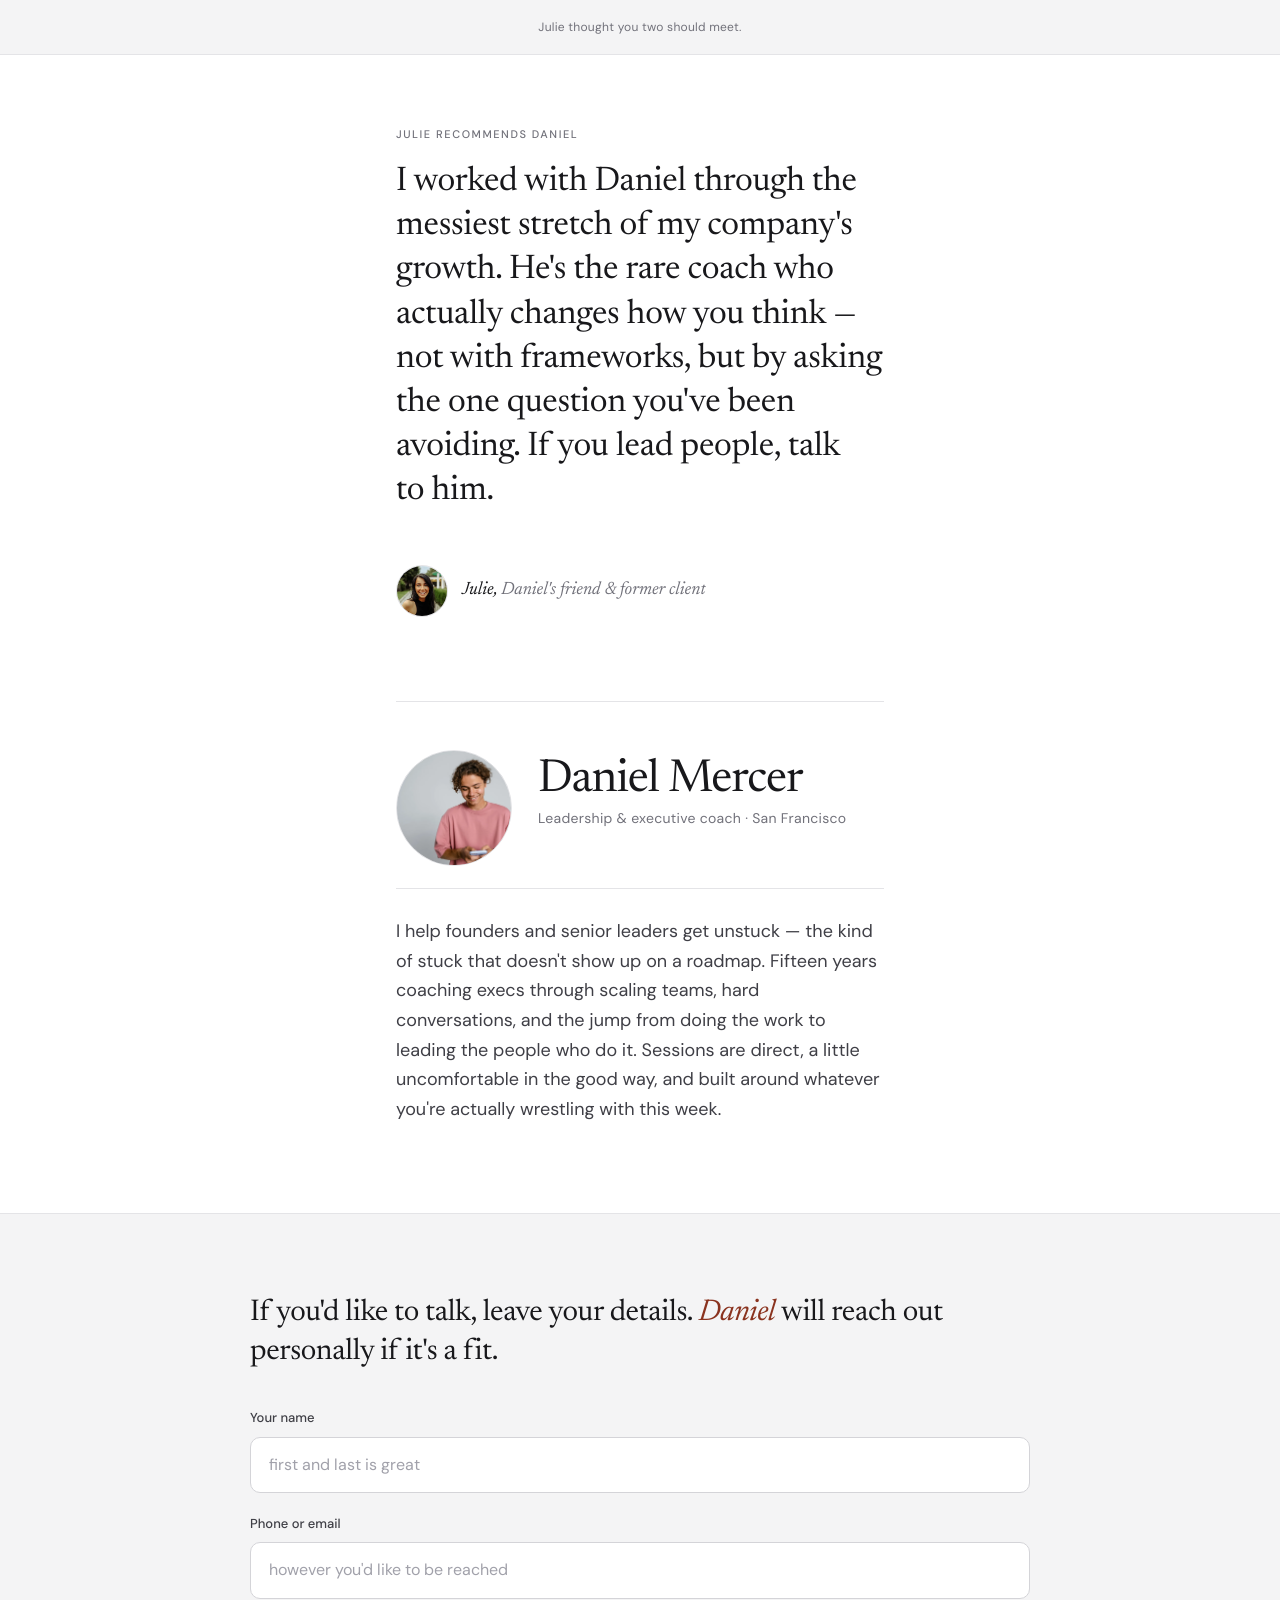
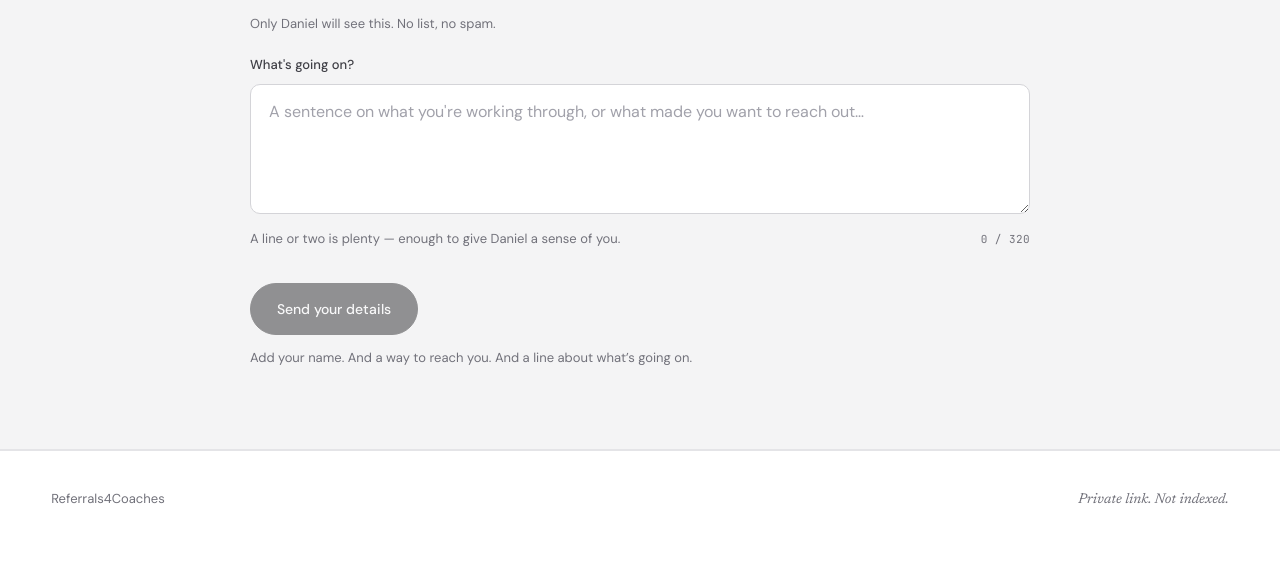
==== commit 61f5628d: "Make coach profile header LinkedIn-style Single round avatar on the left, big name, small title, hor" ====
--- a/profile.html
+++ b/profile.html
@@ -37,9 +37,14 @@
         <hr class="profile-rule" />
 
         <section class="profile-meet">
-          <div class="profile-meet__photos" data-coach-photos></div>
-          <h1 class="profile-meet__name" data-coach-name>Daniel Mercer</h1>
-          <div class="profile-meet__details caption" data-coach-details>Leadership &amp; executive coach · San Francisco</div>
+          <div class="profile-meet__head">
+            <div class="profile-meet__avatar img-frame"><img data-coach-avatar src="images/paul.webp" alt="" /></div>
+            <div class="profile-meet__id">
+              <h1 class="profile-meet__name" data-coach-name>Daniel Mercer</h1>
+              <div class="profile-meet__details caption" data-coach-details>Leadership &amp; executive coach · San Francisco</div>
+            </div>
+          </div>
+          <hr class="profile-meet__rule" />
           <p class="profile-meet__bio" data-coach-bio></p>
         </section>
       </article>
@@ -129,15 +134,9 @@
         coach.title + (coach.location ? " · " + coach.location : "");
       document.querySelector('[data-coach-bio]').textContent = coach.bio;
 
-      var photoWrap = document.querySelector('[data-coach-photos]');
-      (coach.photos || []).slice(0, 3).forEach(function (src) {
-        var d = document.createElement('div');
-        d.className = 'profile-meet__photo img-frame';
-        var img = document.createElement('img');
-        img.src = src; img.alt = '';
-        d.appendChild(img);
-        photoWrap.appendChild(d);
-      });
+      var avatar = document.querySelector('[data-coach-avatar]');
+      avatar.src = coach.avatar || (coach.photos && coach.photos[0]) || 'images/paul.webp';
+      avatar.alt = coach.name;
 
       // First-name slots scattered through the form copy
       Array.prototype.forEach.call(
--- a/profile.css
+++ b/profile.css
@@ -283,6 +283,40 @@
   line-height: 1.65;
 }
 
+/* LinkedIn-style header: round avatar left, name + title right, rule below */
+.profile-meet__head {
+  display: flex;
+  align-items: center;
+  gap: clamp(16px, 3.5vw, 26px);
+  margin-bottom: 22px;
+}
+
+.profile-meet__avatar {
+  width: clamp(84px, 20vw, 116px);
+  height: clamp(84px, 20vw, 116px);
+  border-radius: 50%;
+  flex-shrink: 0;
+  border: 1px solid var(--rule-soft);
+}
+
+.profile-meet__avatar img { object-position: center 28%; }
+
+.profile-meet__id { min-width: 0; }
+
+/* Name big / title small, scaled down so it sits beside the avatar */
+.profile-card.in-page .profile-meet__head .profile-meet__name {
+  font-size: clamp(32px, 6vw, 46px);
+  margin: 0 0 6px;
+}
+
+.profile-meet__head .profile-meet__details { margin-bottom: 0; }
+
+.profile-meet__rule {
+  border: 0;
+  border-top: 1px solid var(--rule-soft);
+  margin: 0 0 28px;
+}
+
 /* ── Profile page (full) form ────────────────────────────────── */
 
 .profile-page-wrap {
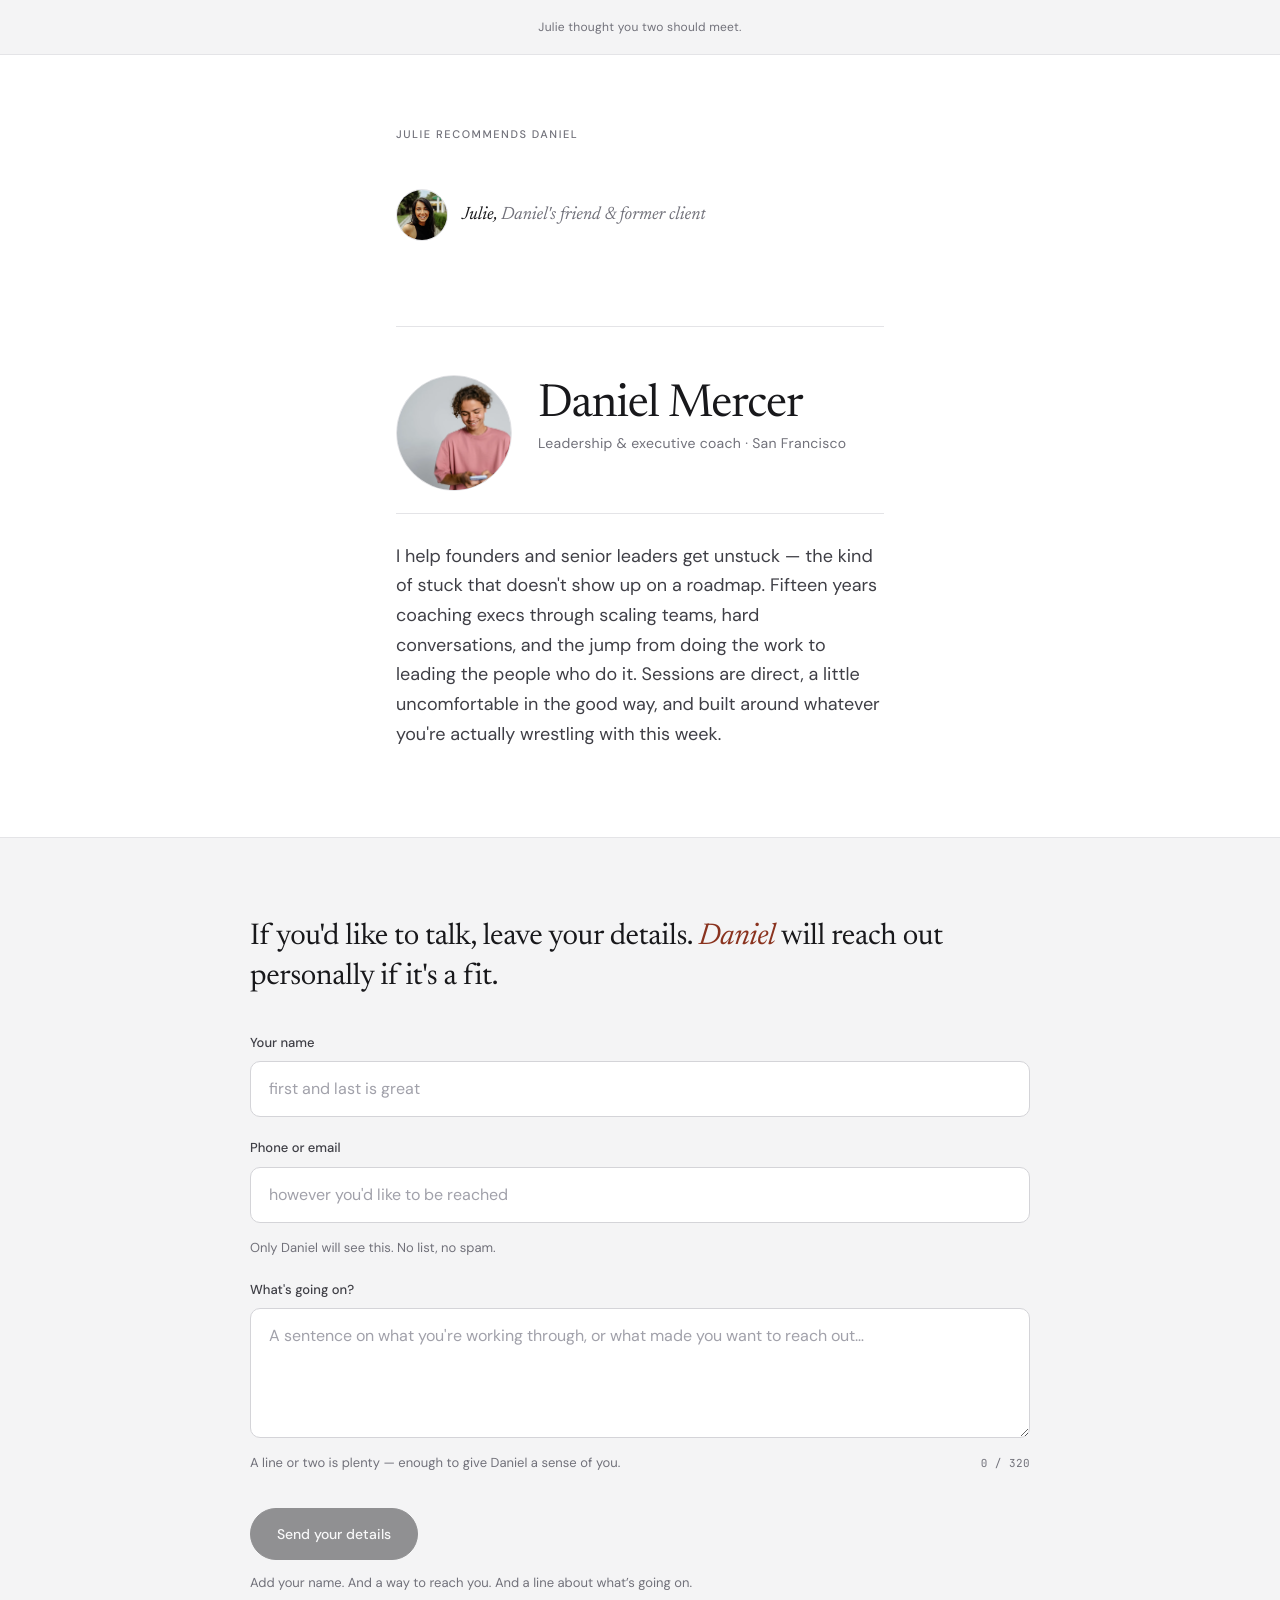
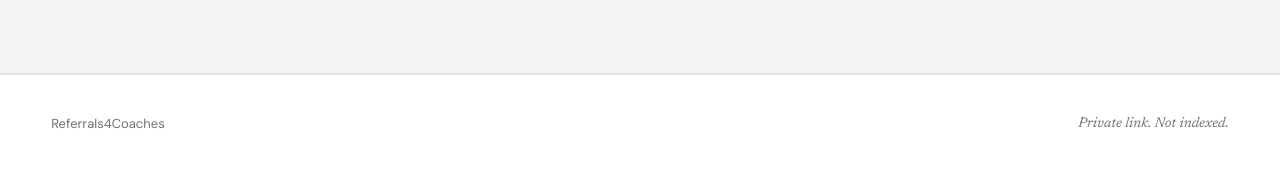
==== commit 3d728432: "Drop written endorsement quote from coach profile The recommendation happens in the real conversatio" ====
--- a/profile.html
+++ b/profile.html
@@ -27,7 +27,6 @@
       <article class="profile-card in-page">
         <section class="profile-endorsement" data-endorsement>
           <div class="profile-endorsement__label eyebrow-muted" data-endorsement-label>Julie recommends Daniel</div>
-          <blockquote class="profile-endorsement__text" data-endorsement-text></blockquote>
           <div class="profile-endorsement__sig">
             <span class="profile-endorsement__sig-avatar" aria-hidden="true"><img data-friend-avatar src="images/julie.webp" alt="" /></span>
             <span class="profile-endorsement__sig-name" data-friend-sig>Julie, <span class="profile-endorsement__sig-rel"></span></span>
@@ -119,7 +118,6 @@
       if (friend) {
         document.querySelector('[data-scanned]').textContent = friend.name + " thought you two should meet.";
         document.querySelector('[data-endorsement-label]').textContent = friend.name + " recommends " + first;
-        document.querySelector('[data-endorsement-text]').textContent = friend.endorsement;
         document.querySelector('[data-friend-avatar]').src = friend.avatar || "images/julie.webp";
         var sig = document.querySelector('[data-friend-sig]');
         sig.firstChild.textContent = friend.name + ", ";
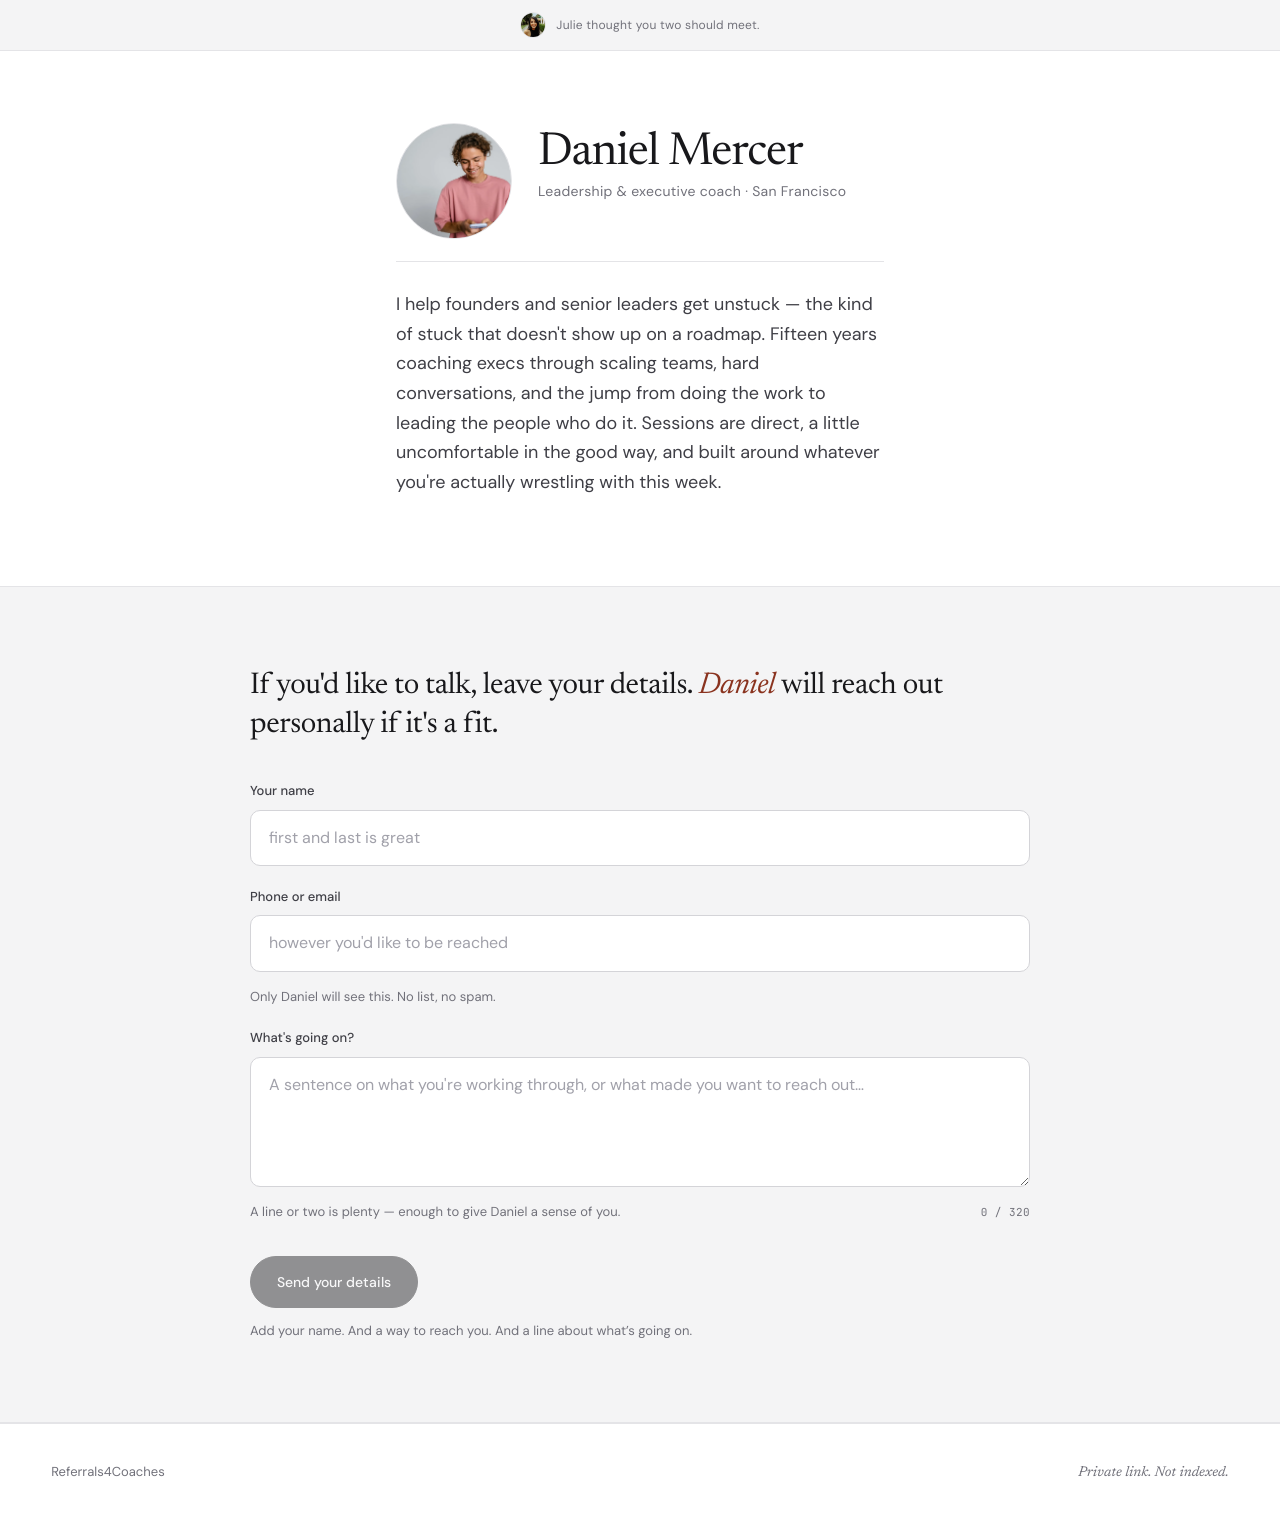
==== commit d6301df6: "Fold referrer into the top bar on coach profile Julie's avatar now sits in the gray "thought you two" ====
--- a/profile.html
+++ b/profile.html
@@ -19,22 +19,13 @@
 <body>
   <div class="profile-page-wrap">
     <div class="scanned-hint">
-      <span class="caption" data-scanned>Scanned from a referral · a warm intro</span>
+      <span class="scanned-hint__avatar" data-friend-avatar-wrap><img data-friend-avatar src="images/julie.webp" alt="" /></span>
+      <span class="caption" data-scanned>Julie thought you two should meet.</span>
     </div>
 
     <div data-view>
       <!-- ── Coach card (in-page) ────────────────────────────── -->
       <article class="profile-card in-page">
-        <section class="profile-endorsement" data-endorsement>
-          <div class="profile-endorsement__label eyebrow-muted" data-endorsement-label>Julie recommends Daniel</div>
-          <div class="profile-endorsement__sig">
-            <span class="profile-endorsement__sig-avatar" aria-hidden="true"><img data-friend-avatar src="images/julie.webp" alt="" /></span>
-            <span class="profile-endorsement__sig-name" data-friend-sig>Julie, <span class="profile-endorsement__sig-rel"></span></span>
-          </div>
-        </section>
-
-        <hr class="profile-rule" />
-
         <section class="profile-meet">
           <div class="profile-meet__head">
             <div class="profile-meet__avatar img-frame"><img data-coach-avatar src="images/paul.webp" alt="" /></div>
@@ -117,13 +108,11 @@
       // ── Endorsement ──
       if (friend) {
         document.querySelector('[data-scanned]').textContent = friend.name + " thought you two should meet.";
-        document.querySelector('[data-endorsement-label]').textContent = friend.name + " recommends " + first;
         document.querySelector('[data-friend-avatar]').src = friend.avatar || "images/julie.webp";
-        var sig = document.querySelector('[data-friend-sig]');
-        sig.firstChild.textContent = friend.name + ", ";
-        sig.querySelector('.profile-endorsement__sig-rel').textContent = friend.rel || (first + "'s friend");
       } else {
-        document.querySelector('[data-endorsement]').style.display = 'none';
+        document.querySelector('[data-scanned]').textContent = "A warm introduction";
+        var av = document.querySelector('[data-friend-avatar-wrap]');
+        if (av) av.style.display = 'none';
       }
 
       // ── Coach ──
--- a/profile.css
+++ b/profile.css
@@ -482,10 +482,25 @@
 /* QR scan banner */
 .scanned-hint {
   background: var(--bg-2);
-  padding: 14px 0;
-  text-align: center;
+  padding: 12px 0;
   border-bottom: 1px solid var(--rule-soft);
-}
+  display: flex;
+  align-items: center;
+  justify-content: center;
+  gap: 10px;
+}
+
+.scanned-hint__avatar {
+  width: 26px;
+  height: 26px;
+  border-radius: 50%;
+  overflow: hidden;
+  flex-shrink: 0;
+  display: inline-block;
+  border: 1px solid var(--rule-soft);
+}
+
+.scanned-hint__avatar img { width: 100%; height: 100%; object-fit: cover; object-position: center 28%; }
 
 .scanned-hint .caption {
   color: var(--ink-3);
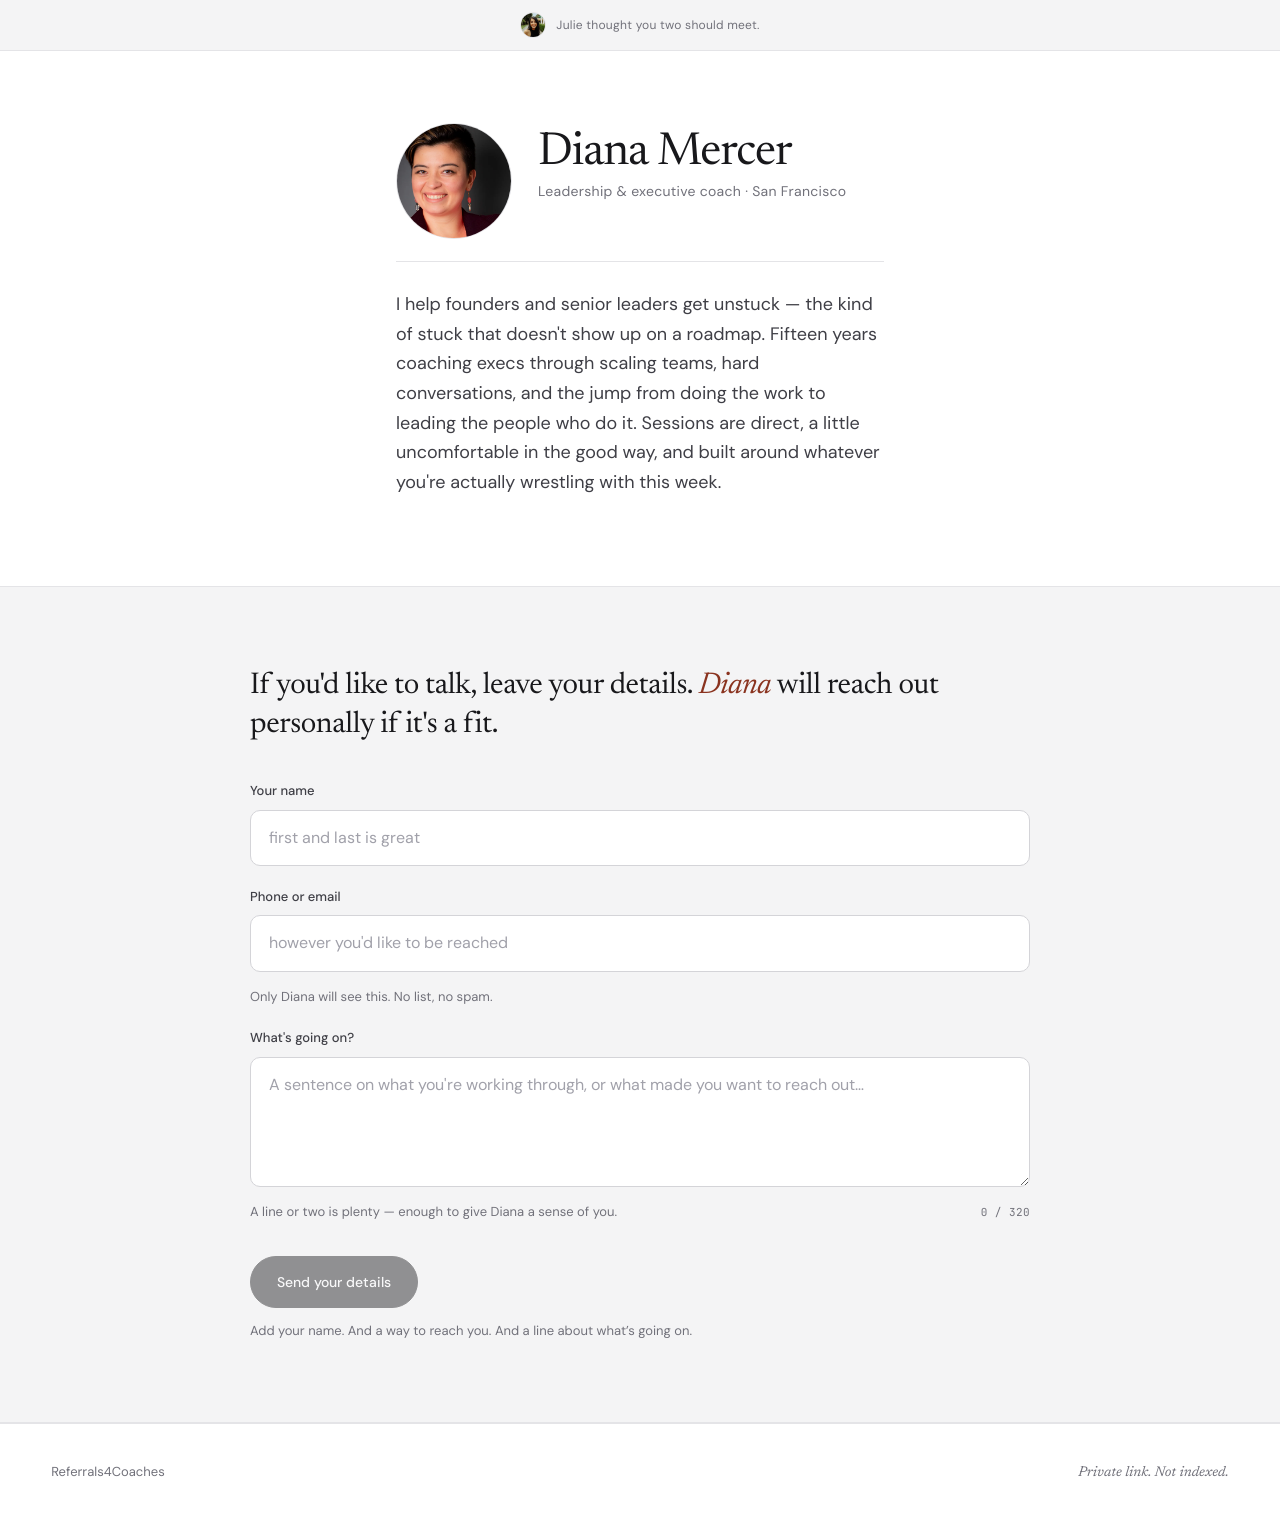
==== commit 7f0150bf: "Rename coach to Diana Mercer with a real headshot - Add coach-headshot.webp (face-centered square cr" ====
--- a/profile.html
+++ b/profile.html
@@ -28,9 +28,9 @@
       <article class="profile-card in-page">
         <section class="profile-meet">
           <div class="profile-meet__head">
-            <div class="profile-meet__avatar img-frame"><img data-coach-avatar src="images/paul.webp" alt="" /></div>
+            <div class="profile-meet__avatar img-frame"><img data-coach-avatar src="images/coach-headshot.webp" alt="" /></div>
             <div class="profile-meet__id">
-              <h1 class="profile-meet__name" data-coach-name>Daniel Mercer</h1>
+              <h1 class="profile-meet__name" data-coach-name>Diana Mercer</h1>
               <div class="profile-meet__details caption" data-coach-details>Leadership &amp; executive coach · San Francisco</div>
             </div>
           </div>
@@ -43,7 +43,7 @@
       <section class="profile-form">
         <div class="container-narrow" style="padding:0">
           <p class="form-intro">
-            If you'd like to talk, leave your details. <em data-coach-first>Daniel</em> will
+            If you'd like to talk, leave your details. <em data-coach-first>Diana</em> will
             reach out personally if it's a fit.
           </p>
 
@@ -57,7 +57,7 @@
               <label for="p-contact">Phone or email</label>
               <input id="p-contact" class="input" type="text" autocomplete="email" placeholder="however you'd like to be reached" />
               <div class="helper" style="flex-direction:row">
-                <span>Only <span data-coach-first2>Daniel</span> will see this. No list, no spam.</span>
+                <span>Only <span data-coach-first2>Diana</span> will see this. No list, no spam.</span>
               </div>
             </div>
 
@@ -65,7 +65,7 @@
               <label for="p-note">What's going on?</label>
               <textarea id="p-note" class="textarea" maxlength="320" placeholder="A sentence on what you're working through, or what made you want to reach out…"></textarea>
               <div class="helper">
-                <span>A line or two is plenty — enough to give <span data-coach-first3>Daniel</span> a sense of you.</span>
+                <span>A line or two is plenty — enough to give <span data-coach-first3>Diana</span> a sense of you.</span>
                 <span class="count">0 / 320</span>
               </div>
             </div>
@@ -88,8 +88,8 @@
     <!-- ── Confirmation ──────────────────────────────────────── -->
     <div class="profile-confirm fade-in" data-confirm hidden>
       <div class="mark" aria-hidden="true">·</div>
-      <h2 data-confirm-title>Your details are on the way to Daniel.</h2>
-      <p data-confirm-sub>If it's a fit, he'll reach out personally.</p>
+      <h2 data-confirm-title>Your details are on the way to Diana.</h2>
+      <p data-confirm-sub>If it's a fit, she'll reach out personally.</p>
       <p style="margin-top:28px;font-style:italic">That's it. No app, no inbox, no waiting screen.<br />Go enjoy the rest of your day.</p>
       <div style="margin-top:56px"><a href="index.html" class="btn-link">← what is Referrals4Coaches?</a></div>
     </div>
@@ -122,7 +122,7 @@
       document.querySelector('[data-coach-bio]').textContent = coach.bio;
 
       var avatar = document.querySelector('[data-coach-avatar]');
-      avatar.src = coach.avatar || (coach.photos && coach.photos[0]) || 'images/paul.webp';
+      avatar.src = coach.avatar || (coach.photos && coach.photos[0]) || 'images/coach-headshot.webp';
       avatar.alt = coach.name;
 
       // First-name slots scattered through the form copy
--- a/styles.css
+++ b/styles.css
@@ -1008,6 +1008,44 @@
   font-weight: 300;
 }
 
+/* Single round avatar header — mirrors the live profile */
+.editor-mock__head {
+  display: flex;
+  align-items: center;
+  gap: 18px;
+  margin-bottom: 22px;
+}
+
+.editor-mock__avatar {
+  width: 96px;
+  height: 96px;
+  border-radius: 50%;
+  flex-shrink: 0;
+  position: relative;
+  border: 1px solid var(--rule-soft);
+}
+
+.editor-mock__avatar-edit {
+  position: absolute;
+  bottom: 0;
+  right: 0;
+  width: 26px;
+  height: 26px;
+  border-radius: 50%;
+  background: var(--bg);
+  border: 1px solid var(--rule);
+  display: flex;
+  align-items: center;
+  justify-content: center;
+  color: var(--ink-3);
+  font-size: 17px;
+  font-weight: 300;
+  line-height: 1;
+}
+
+.editor-mock__id { min-width: 0; }
+.editor-mock__head .editor-mock__details { margin-bottom: 0; }
+
 .editor-mock__name {
   font-family: var(--serif);
   font-weight: 400;
@@ -1242,6 +1280,24 @@
   color: var(--ink-3);
   letter-spacing: 0.02em;
 }
+
+/* Profile preview inside the mini phone — mirrors profile.html, scaled down */
+.phone-pair .scanned-hint { padding: 32px 14px 10px; gap: 8px; }
+.phone-pair .scanned-hint .caption { font-size: 11px; }
+.phone-pair .scanned-hint__avatar { width: 22px; height: 22px; }
+.phone-pair .profile-card { padding: 22px 18px 26px; }
+.phone-pair .profile-meet__head { gap: 12px; margin-bottom: 14px; align-items: center; }
+.phone-pair .profile-meet__avatar { width: 58px; height: 58px; border-radius: 50%; }
+.phone-pair .profile-meet__name { font-size: 26px; margin: 0 0 4px; }
+.phone-pair .profile-meet__details { font-size: 11px; margin: 0; }
+.phone-pair .profile-meet__rule { border: 0; border-top: 1px solid var(--rule-soft); margin: 0 0 14px; }
+.phone-pair .profile-meet__bio { font-size: 13px; line-height: 1.5; }
+.phone-pair .profile-form { padding: 18px; }
+.phone-pair .profile-form .form-intro { font-size: 13.5px; line-height: 1.4; margin-bottom: 14px; }
+.phone-pair .profile-form .field { margin-bottom: 11px; gap: 5px; }
+.phone-pair .profile-form label { font-size: 10px; }
+.phone-pair .profile-form .input { font-size: 12px; padding: 8px 11px; border-radius: 8px; }
+.phone-pair .profile-form .btn { padding: 9px 16px; font-size: 12px; margin-top: 4px; }
 
 .how-row__media:has(.phone-pair-wrap) {
   max-width: 720px;
@@ -1431,7 +1487,7 @@
   margin-bottom: 18px;
   border: 1px solid var(--rule-soft);
 }
-.referral__photo img { object-position: center 28%; }
+.referral__photo img { object-position: center center; }
 
 .referral__name {
   font-family: var(--serif);
--- a/profile.css
+++ b/profile.css
@@ -299,7 +299,7 @@
   border: 1px solid var(--rule-soft);
 }
 
-.profile-meet__avatar img { object-position: center 28%; }
+.profile-meet__avatar img { object-position: center center; }
 
 .profile-meet__id { min-width: 0; }
 
